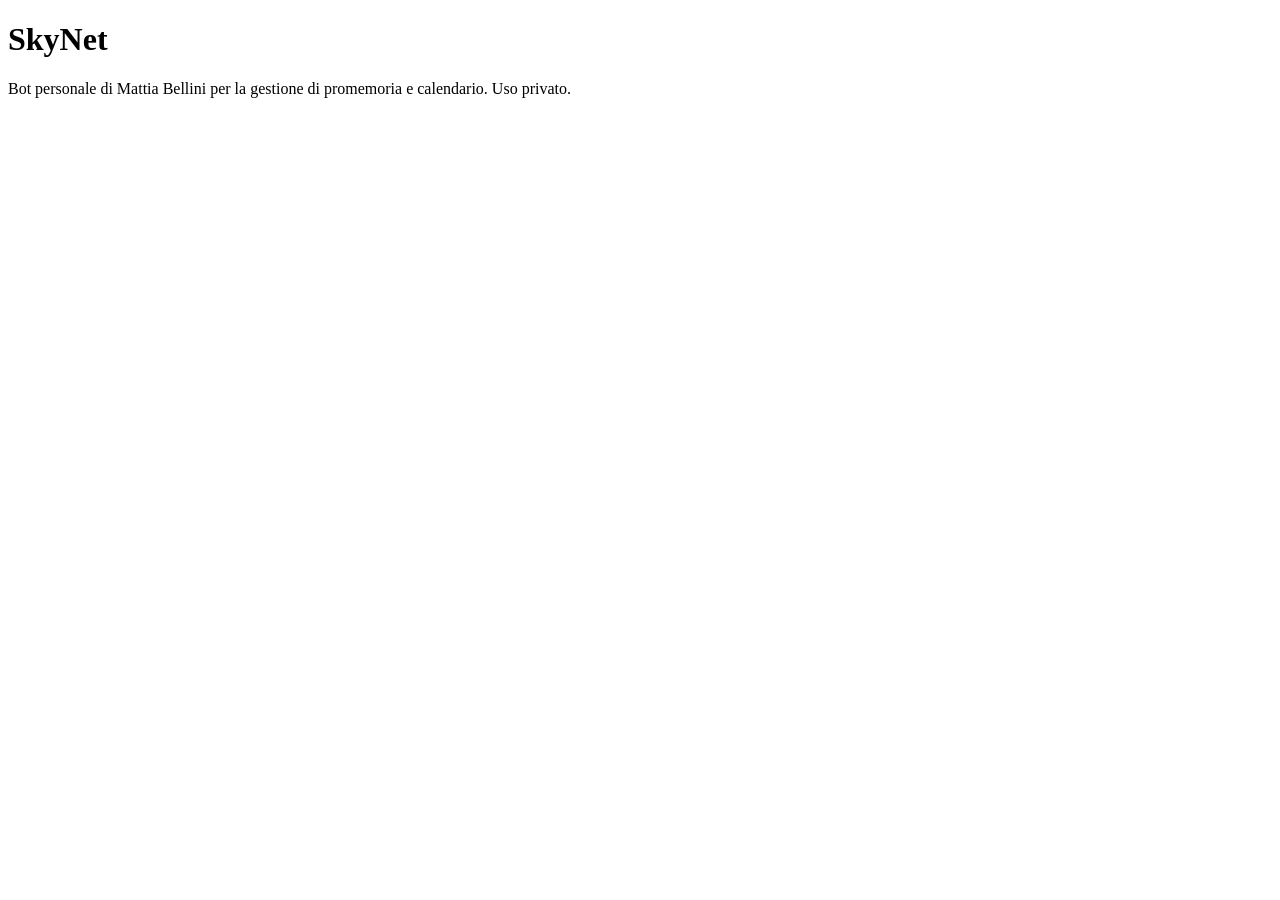
==== index.html @ d4b8ea32 "Add initial HTML structure for SkyNet" ====
<!DOCTYPE html>
<html lang="it">
<head>
  <meta charset="utf-8">
  <title>SkyNet</title>
</head>
<body>
  <h1>SkyNet</h1>
  <p>Bot personale di Mattia Bellini per la gestione di promemoria e calendario. Uso privato.</p>
</body>
</html>
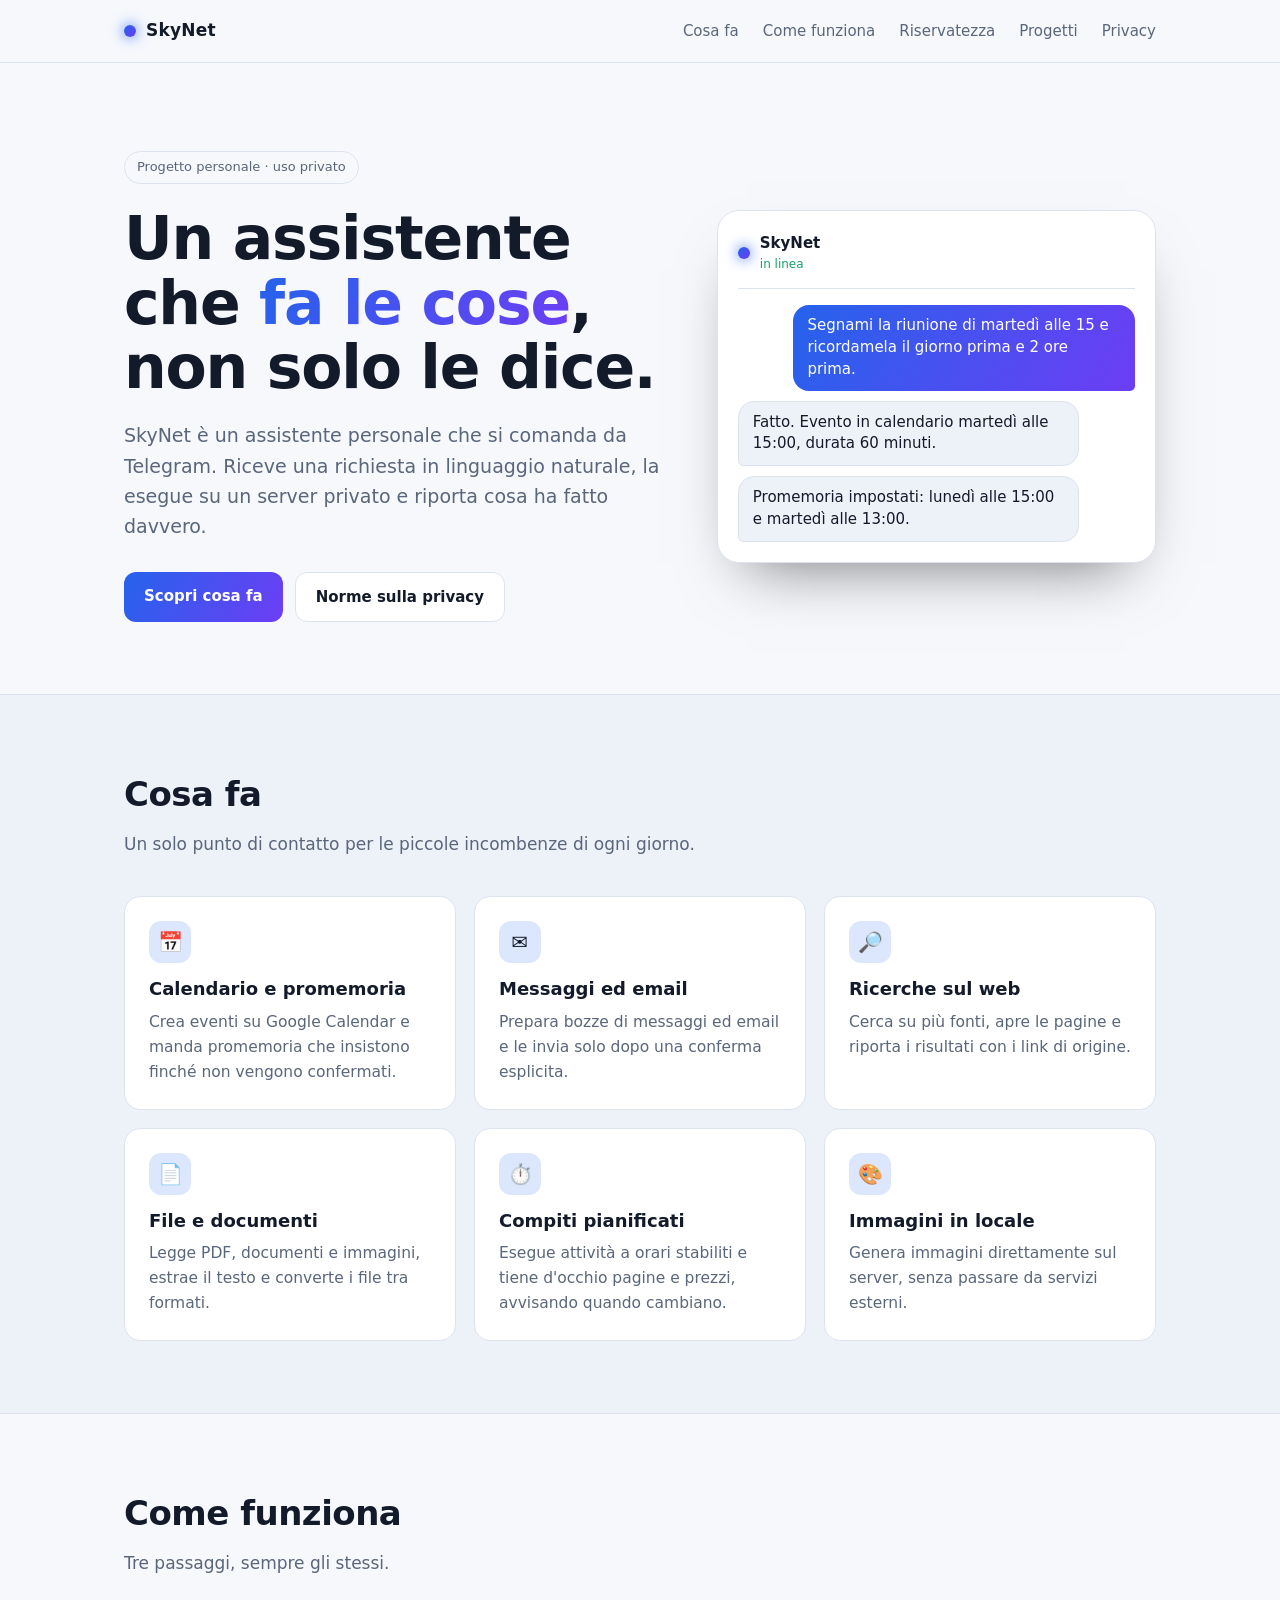
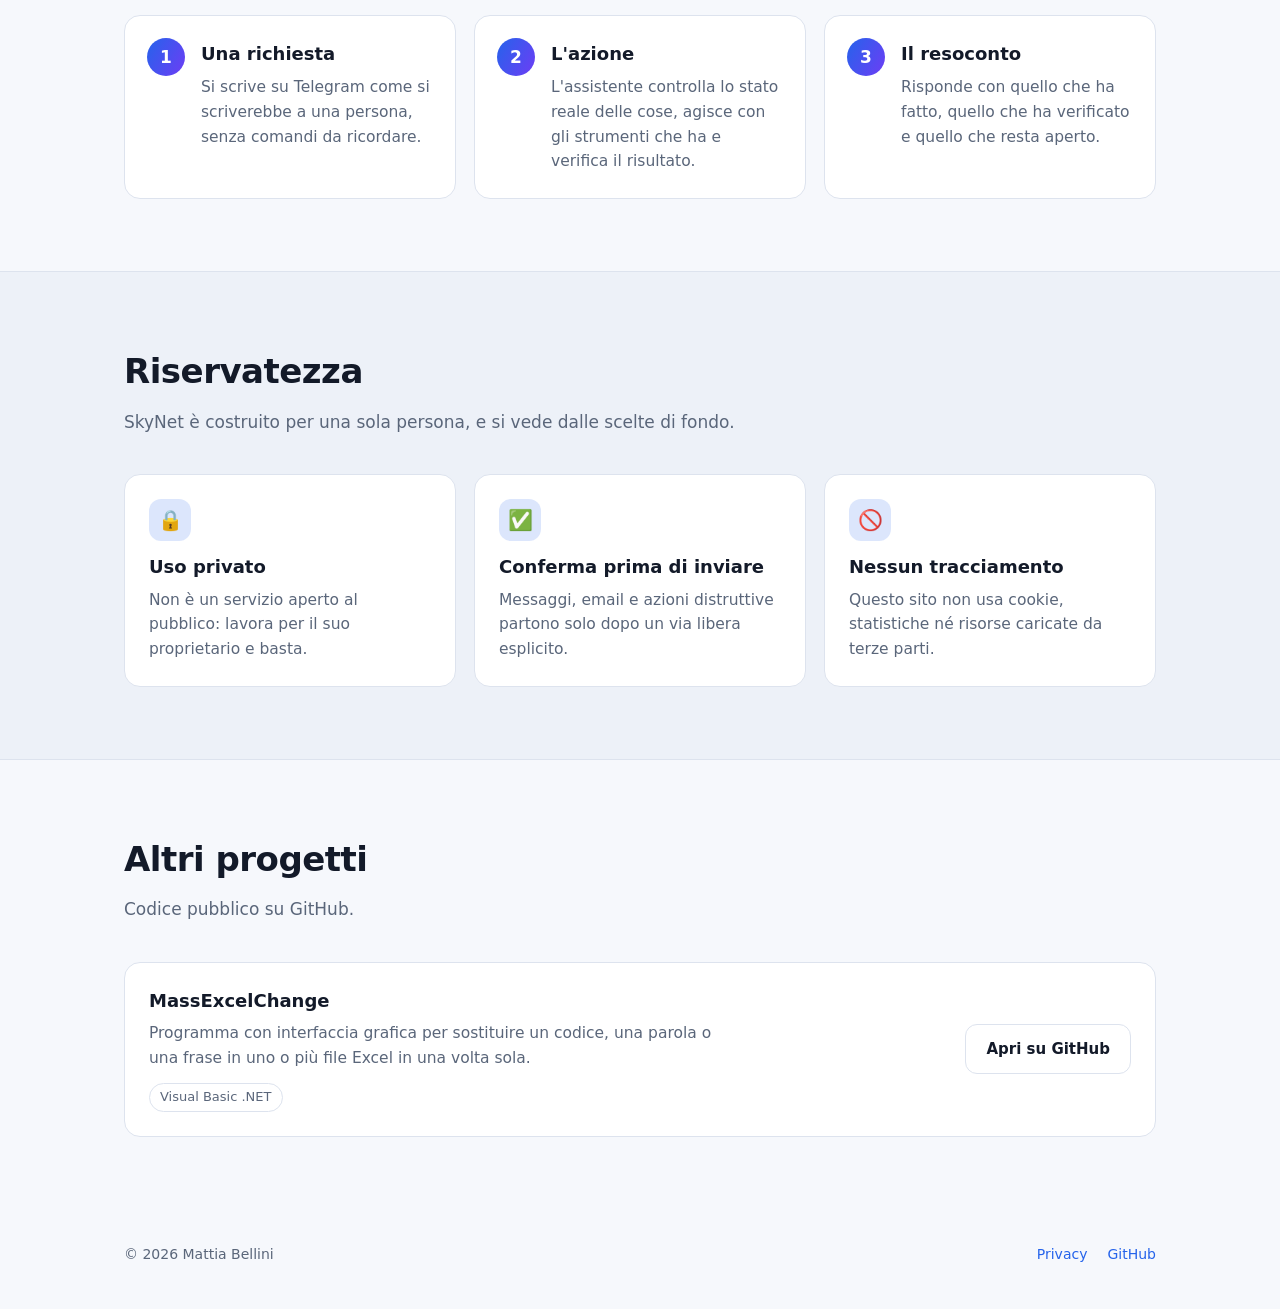
==== commit 77dbe332: "Nuova homepage di SkyNet e pagina privacy" ====
--- a/index.html
+++ b/index.html
@@ -2,10 +2,164 @@
 <html lang="it">
 <head>
   <meta charset="utf-8">
-  <title>SkyNet</title>
+  <meta name="viewport" content="width=device-width, initial-scale=1">
+  <title>SkyNet · Assistente personale su Telegram</title>
+  <meta name="description" content="SkyNet è un assistente personale che lavora da Telegram: calendario, promemoria, messaggi, ricerche e automazioni, su un server privato.">
+  <meta name="color-scheme" content="dark light">
+  <link rel="stylesheet" href="style.css">
+  <link rel="icon" href="data:image/svg+xml,%3Csvg xmlns='http://www.w3.org/2000/svg' viewBox='0 0 32 32'%3E%3Cdefs%3E%3ClinearGradient id='g' x1='0' y1='0' x2='1' y2='1'%3E%3Cstop offset='0' stop-color='%235b9dff'/%3E%3Cstop offset='1' stop-color='%238f6bff'/%3E%3C/linearGradient%3E%3C/defs%3E%3Ccircle cx='16' cy='16' r='13' fill='url(%23g)'/%3E%3C/svg%3E">
 </head>
 <body>
-  <h1>SkyNet</h1>
-  <p>Bot personale di Mattia Bellini per la gestione di promemoria e calendario. Uso privato.</p>
+
+<header class="top">
+  <div class="wrap">
+    <a class="brand" href="./"><span class="dot"></span>SkyNet</a>
+    <nav class="menu">
+      <a href="#cosa-fa">Cosa fa</a>
+      <a href="#come-funziona" class="hide-s">Come funziona</a>
+      <a href="#riservatezza" class="hide-s">Riservatezza</a>
+      <a href="#progetti">Progetti</a>
+      <a href="privacy.html">Privacy</a>
+    </nav>
+  </div>
+</header>
+
+<main>
+
+  <div class="hero">
+    <div class="wrap">
+      <div>
+        <span class="tag">Progetto personale · uso privato</span>
+        <h1>Un assistente che <span class="grad">fa le cose</span>, non solo le dice.</h1>
+        <p class="lead">SkyNet è un assistente personale che si comanda da Telegram. Riceve una richiesta in linguaggio naturale, la esegue su un server privato e riporta cosa ha fatto davvero.</p>
+        <div class="actions">
+          <a class="btn primary" href="#cosa-fa">Scopri cosa fa</a>
+          <a class="btn" href="privacy.html">Norme sulla privacy</a>
+        </div>
+      </div>
+
+      <div class="chat" aria-label="Esempio di conversazione">
+        <div class="chat-head">
+          <span class="dot"></span>
+          <div>SkyNet<small>in linea</small></div>
+        </div>
+        <div class="msg me">Segnami la riunione di martedì alle 15 e ricordamela il giorno prima e 2 ore prima.</div>
+        <div class="msg bot">Fatto. Evento in calendario martedì alle 15:00, durata 60 minuti.</div>
+        <div class="msg bot">Promemoria impostati: lunedì alle 15:00 e martedì alle 13:00.</div>
+      </div>
+    </div>
+  </div>
+
+  <section id="cosa-fa" class="alt">
+    <div class="wrap">
+      <h2>Cosa fa</h2>
+      <p class="sub">Un solo punto di contatto per le piccole incombenze di ogni giorno.</p>
+      <div class="grid">
+        <div class="card">
+          <div class="ico">📅</div>
+          <h3>Calendario e promemoria</h3>
+          <p>Crea eventi su Google Calendar e manda promemoria che insistono finché non vengono confermati.</p>
+        </div>
+        <div class="card">
+          <div class="ico">✉️</div>
+          <h3>Messaggi ed email</h3>
+          <p>Prepara bozze di messaggi ed email e le invia solo dopo una conferma esplicita.</p>
+        </div>
+        <div class="card">
+          <div class="ico">🔎</div>
+          <h3>Ricerche sul web</h3>
+          <p>Cerca su più fonti, apre le pagine e riporta i risultati con i link di origine.</p>
+        </div>
+        <div class="card">
+          <div class="ico">📄</div>
+          <h3>File e documenti</h3>
+          <p>Legge PDF, documenti e immagini, estrae il testo e converte i file tra formati.</p>
+        </div>
+        <div class="card">
+          <div class="ico">⏱️</div>
+          <h3>Compiti pianificati</h3>
+          <p>Esegue attività a orari stabiliti e tiene d'occhio pagine e prezzi, avvisando quando cambiano.</p>
+        </div>
+        <div class="card">
+          <div class="ico">🎨</div>
+          <h3>Immagini in locale</h3>
+          <p>Genera immagini direttamente sul server, senza passare da servizi esterni.</p>
+        </div>
+      </div>
+    </div>
+  </section>
+
+  <section id="come-funziona">
+    <div class="wrap">
+      <h2>Come funziona</h2>
+      <p class="sub">Tre passaggi, sempre gli stessi.</p>
+      <div class="steps">
+        <div class="step">
+          <h3>Una richiesta</h3>
+          <p>Si scrive su Telegram come si scriverebbe a una persona, senza comandi da ricordare.</p>
+        </div>
+        <div class="step">
+          <h3>L'azione</h3>
+          <p>L'assistente controlla lo stato reale delle cose, agisce con gli strumenti che ha e verifica il risultato.</p>
+        </div>
+        <div class="step">
+          <h3>Il resoconto</h3>
+          <p>Risponde con quello che ha fatto, quello che ha verificato e quello che resta aperto.</p>
+        </div>
+      </div>
+    </div>
+  </section>
+
+  <section id="riservatezza" class="alt">
+    <div class="wrap">
+      <h2>Riservatezza</h2>
+      <p class="sub">SkyNet è costruito per una sola persona, e si vede dalle scelte di fondo.</p>
+      <div class="grid">
+        <div class="card">
+          <div class="ico">🔒</div>
+          <h3>Uso privato</h3>
+          <p>Non è un servizio aperto al pubblico: lavora per il suo proprietario e basta.</p>
+        </div>
+        <div class="card">
+          <div class="ico">✅</div>
+          <h3>Conferma prima di inviare</h3>
+          <p>Messaggi, email e azioni distruttive partono solo dopo un via libera esplicito.</p>
+        </div>
+        <div class="card">
+          <div class="ico">🚫</div>
+          <h3>Nessun tracciamento</h3>
+          <p>Questo sito non usa cookie, statistiche né risorse caricate da terze parti.</p>
+        </div>
+      </div>
+    </div>
+  </section>
+
+  <section id="progetti">
+    <div class="wrap">
+      <h2>Altri progetti</h2>
+      <p class="sub">Codice pubblico su GitHub.</p>
+      <div class="card project">
+        <div>
+          <h3 style="margin:0">MassExcelChange</h3>
+          <p>Programma con interfaccia grafica per sostituire un codice, una parola o una frase in uno o più file Excel in una volta sola.</p>
+          <span class="pill">Visual Basic .NET</span>
+        </div>
+        <a class="btn" href="https://github.com/MattiaBellini96/MassExcelChange">Apri su GitHub</a>
+      </div>
+    </div>
+  </section>
+
+</main>
+
+<footer>
+  <div class="wrap">
+    <span>© 2026 Mattia Bellini</span>
+    <nav>
+      <a href="privacy.html">Privacy</a>
+      <a href="https://github.com/MattiaBellini96">GitHub</a>
+    </nav>
+  </div>
+</footer>
+
 </body>
-</html>
+</html>
--- a/style.css
+++ b/style.css
@@ -0,0 +1,206 @@
+:root {
+  --bg: #0b0e14;
+  --bg-soft: #121723;
+  --card: #161c2a;
+  --border: #242c3f;
+  --text: #e8ecf4;
+  --muted: #9aa5b8;
+  --accent: #5b9dff;
+  --accent-2: #8f6bff;
+  --ok: #3ecf8e;
+  --radius: 16px;
+  --max: 1080px;
+}
+
+@media (prefers-color-scheme: light) {
+  :root {
+    --bg: #f6f8fc;
+    --bg-soft: #edf1f8;
+    --card: #ffffff;
+    --border: #dde3ee;
+    --text: #131a29;
+    --muted: #5a667a;
+    --accent: #2563eb;
+    --accent-2: #6d3df5;
+    --ok: #12a26a;
+  }
+}
+
+* { box-sizing: border-box; }
+
+html { scroll-behavior: smooth; }
+
+body {
+  margin: 0;
+  background: var(--bg);
+  color: var(--text);
+  font-family: system-ui, -apple-system, "Segoe UI", Roboto, "Helvetica Neue", Arial, sans-serif;
+  font-size: 17px;
+  line-height: 1.6;
+  -webkit-font-smoothing: antialiased;
+}
+
+a { color: var(--accent); text-decoration: none; }
+a:hover { text-decoration: underline; }
+
+.wrap { max-width: var(--max); margin: 0 auto; padding: 0 24px; }
+
+/* Barra in alto */
+.top {
+  position: sticky;
+  top: 0;
+  z-index: 10;
+  background: color-mix(in srgb, var(--bg) 85%, transparent);
+  backdrop-filter: blur(10px);
+  border-bottom: 1px solid var(--border);
+}
+.top .wrap { display: flex; align-items: center; justify-content: space-between; height: 62px; }
+.brand { display: flex; align-items: center; gap: 10px; font-weight: 700; color: var(--text); letter-spacing: .2px; }
+.brand:hover { text-decoration: none; }
+.dot {
+  width: 12px; height: 12px; border-radius: 50%;
+  background: linear-gradient(135deg, var(--accent), var(--accent-2));
+  box-shadow: 0 0 14px var(--accent);
+}
+.menu { display: flex; gap: 24px; font-size: 15px; }
+.menu a { color: var(--muted); }
+.menu a:hover { color: var(--text); text-decoration: none; }
+
+/* Apertura */
+.hero { padding: 88px 0 72px; }
+.hero .wrap { display: grid; grid-template-columns: 1.1fr .9fr; gap: 56px; align-items: center; }
+.tag {
+  display: inline-block;
+  padding: 5px 12px;
+  border: 1px solid var(--border);
+  border-radius: 999px;
+  color: var(--muted);
+  font-size: 13px;
+  margin-bottom: 22px;
+}
+h1 {
+  margin: 0 0 20px;
+  font-size: clamp(38px, 6vw, 60px);
+  line-height: 1.08;
+  letter-spacing: -1.2px;
+}
+.grad {
+  background: linear-gradient(120deg, var(--accent), var(--accent-2));
+  -webkit-background-clip: text;
+  background-clip: text;
+  color: transparent;
+}
+.lead { margin: 0 0 30px; font-size: 19px; color: var(--muted); max-width: 34em; }
+.actions { display: flex; gap: 12px; flex-wrap: wrap; }
+.btn {
+  display: inline-block;
+  padding: 12px 20px;
+  border-radius: 12px;
+  font-weight: 600;
+  font-size: 15px;
+  border: 1px solid var(--border);
+  color: var(--text);
+  background: var(--card);
+}
+.btn:hover { text-decoration: none; border-color: var(--accent); }
+.btn.primary {
+  border: 0;
+  color: #fff;
+  background: linear-gradient(120deg, var(--accent), var(--accent-2));
+}
+.btn.primary:hover { filter: brightness(1.08); }
+
+/* Finta chat */
+.chat {
+  background: var(--card);
+  border: 1px solid var(--border);
+  border-radius: 22px;
+  padding: 20px;
+  box-shadow: 0 30px 60px -30px rgba(0, 0, 0, .55);
+}
+.chat-head {
+  display: flex; align-items: center; gap: 10px;
+  padding-bottom: 14px; margin-bottom: 16px;
+  border-bottom: 1px solid var(--border);
+  font-weight: 600; font-size: 15px;
+}
+.chat-head small { display: block; font-weight: 400; color: var(--ok); font-size: 12px; }
+.msg {
+  max-width: 86%;
+  padding: 10px 14px;
+  border-radius: 16px;
+  font-size: 15px;
+  line-height: 1.45;
+  margin-bottom: 10px;
+}
+.msg.me {
+  margin-left: auto;
+  color: #fff;
+  background: linear-gradient(120deg, var(--accent), var(--accent-2));
+  border-bottom-right-radius: 5px;
+}
+.msg.bot { background: var(--bg-soft); border: 1px solid var(--border); border-bottom-left-radius: 5px; }
+.msg.bot:last-child { margin-bottom: 0; }
+
+/* Sezioni */
+section { padding: 72px 0; }
+section.alt { background: var(--bg-soft); border-top: 1px solid var(--border); border-bottom: 1px solid var(--border); }
+h2 { margin: 0 0 10px; font-size: clamp(26px, 3.6vw, 34px); letter-spacing: -.5px; }
+.sub { margin: 0 0 38px; color: var(--muted); max-width: 40em; }
+
+.grid { display: grid; grid-template-columns: repeat(3, 1fr); gap: 18px; }
+.card {
+  background: var(--card);
+  border: 1px solid var(--border);
+  border-radius: var(--radius);
+  padding: 24px;
+  transition: transform .15s ease, border-color .15s ease;
+}
+.card:hover { transform: translateY(-3px); border-color: var(--accent); }
+.card h3 { margin: 12px 0 6px; font-size: 18px; }
+.card p { margin: 0; color: var(--muted); font-size: 15.5px; }
+.ico {
+  width: 42px; height: 42px; border-radius: 12px;
+  display: grid; place-items: center;
+  font-size: 20px;
+  background: color-mix(in srgb, var(--accent) 16%, transparent);
+}
+
+.steps { counter-reset: n; display: grid; grid-template-columns: repeat(3, 1fr); gap: 18px; }
+.step { position: relative; padding: 24px 24px 24px 76px; background: var(--card); border: 1px solid var(--border); border-radius: var(--radius); }
+.step::before {
+  counter-increment: n;
+  content: counter(n);
+  position: absolute; left: 22px; top: 22px;
+  width: 38px; height: 38px; border-radius: 50%;
+  display: grid; place-items: center;
+  font-weight: 700; color: #fff;
+  background: linear-gradient(120deg, var(--accent), var(--accent-2));
+}
+.step h3 { margin: 0 0 6px; font-size: 18px; }
+.step p { margin: 0; color: var(--muted); font-size: 15.5px; }
+
+.project { display: flex; align-items: center; justify-content: space-between; gap: 24px; flex-wrap: wrap; }
+.project p { margin: 6px 0 0; color: var(--muted); max-width: 38em; }
+.pill { display: inline-block; margin-top: 12px; padding: 3px 10px; border-radius: 999px; border: 1px solid var(--border); color: var(--muted); font-size: 13px; }
+
+/* Pagina di testo */
+.doc { max-width: 760px; padding: 64px 24px 80px; margin: 0 auto; }
+.doc h1 { font-size: clamp(32px, 5vw, 44px); }
+.doc h2 { margin-top: 40px; font-size: 22px; }
+.doc p, .doc li { color: var(--muted); }
+.doc strong { color: var(--text); }
+.doc .date { color: var(--muted); font-size: 14px; margin-bottom: 30px; }
+
+footer { padding: 34px 0 44px; color: var(--muted); font-size: 14px; }
+footer .wrap { display: flex; justify-content: space-between; gap: 16px; flex-wrap: wrap; }
+footer nav { display: flex; gap: 20px; }
+
+@media (max-width: 860px) {
+  .hero { padding: 56px 0 48px; }
+  .hero .wrap { grid-template-columns: 1fr; gap: 40px; }
+  .grid, .steps { grid-template-columns: 1fr; }
+  .menu { gap: 16px; font-size: 14px; }
+  .menu .hide-s { display: none; }
+  section { padding: 54px 0; }
+}
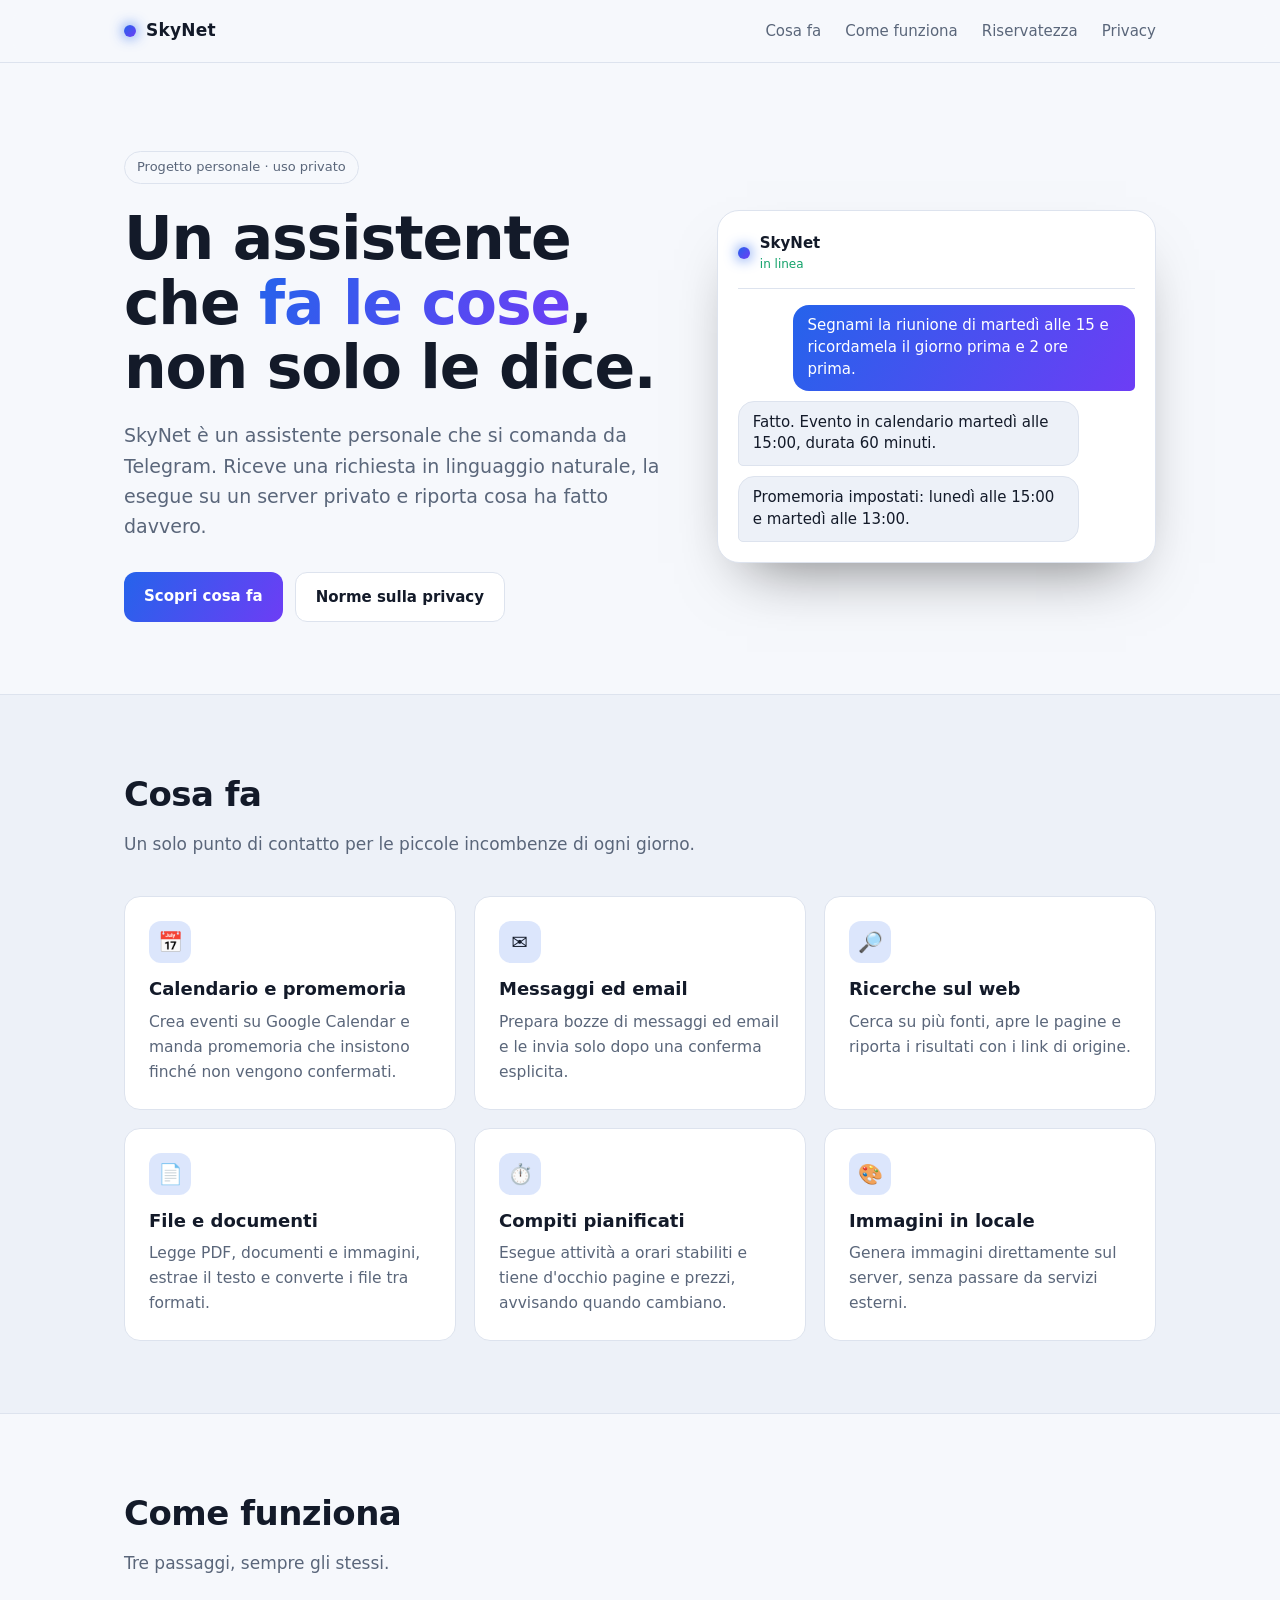
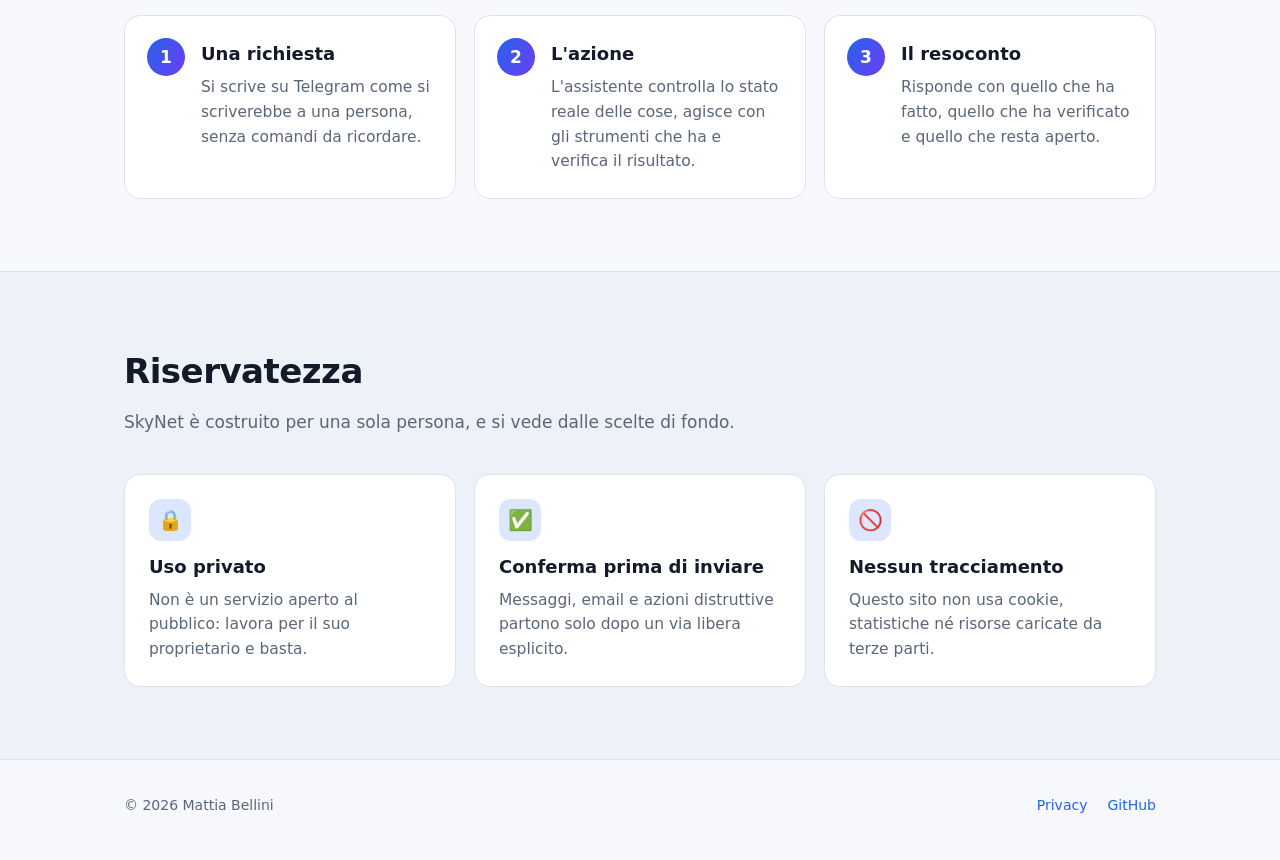
==== commit 6f43b9a4: "Rimossa la sezione Altri progetti" ====
--- a/index.html
+++ b/index.html
@@ -18,7 +18,6 @@
       <a href="#cosa-fa">Cosa fa</a>
       <a href="#come-funziona" class="hide-s">Come funziona</a>
       <a href="#riservatezza" class="hide-s">Riservatezza</a>
-      <a href="#progetti">Progetti</a>
       <a href="privacy.html">Privacy</a>
     </nav>
   </div>
@@ -134,21 +133,6 @@
     </div>
   </section>
 
-  <section id="progetti">
-    <div class="wrap">
-      <h2>Altri progetti</h2>
-      <p class="sub">Codice pubblico su GitHub.</p>
-      <div class="card project">
-        <div>
-          <h3 style="margin:0">MassExcelChange</h3>
-          <p>Programma con interfaccia grafica per sostituire un codice, una parola o una frase in uno o più file Excel in una volta sola.</p>
-          <span class="pill">Visual Basic .NET</span>
-        </div>
-        <a class="btn" href="https://github.com/MattiaBellini96/MassExcelChange">Apri su GitHub</a>
-      </div>
-    </div>
-  </section>
-
 </main>
 
 <footer>
--- a/style.css
+++ b/style.css
@@ -180,9 +180,6 @@
 .step h3 { margin: 0 0 6px; font-size: 18px; }
 .step p { margin: 0; color: var(--muted); font-size: 15.5px; }
 
-.project { display: flex; align-items: center; justify-content: space-between; gap: 24px; flex-wrap: wrap; }
-.project p { margin: 6px 0 0; color: var(--muted); max-width: 38em; }
-.pill { display: inline-block; margin-top: 12px; padding: 3px 10px; border-radius: 999px; border: 1px solid var(--border); color: var(--muted); font-size: 13px; }
 
 /* Pagina di testo */
 .doc { max-width: 760px; padding: 64px 24px 80px; margin: 0 auto; }
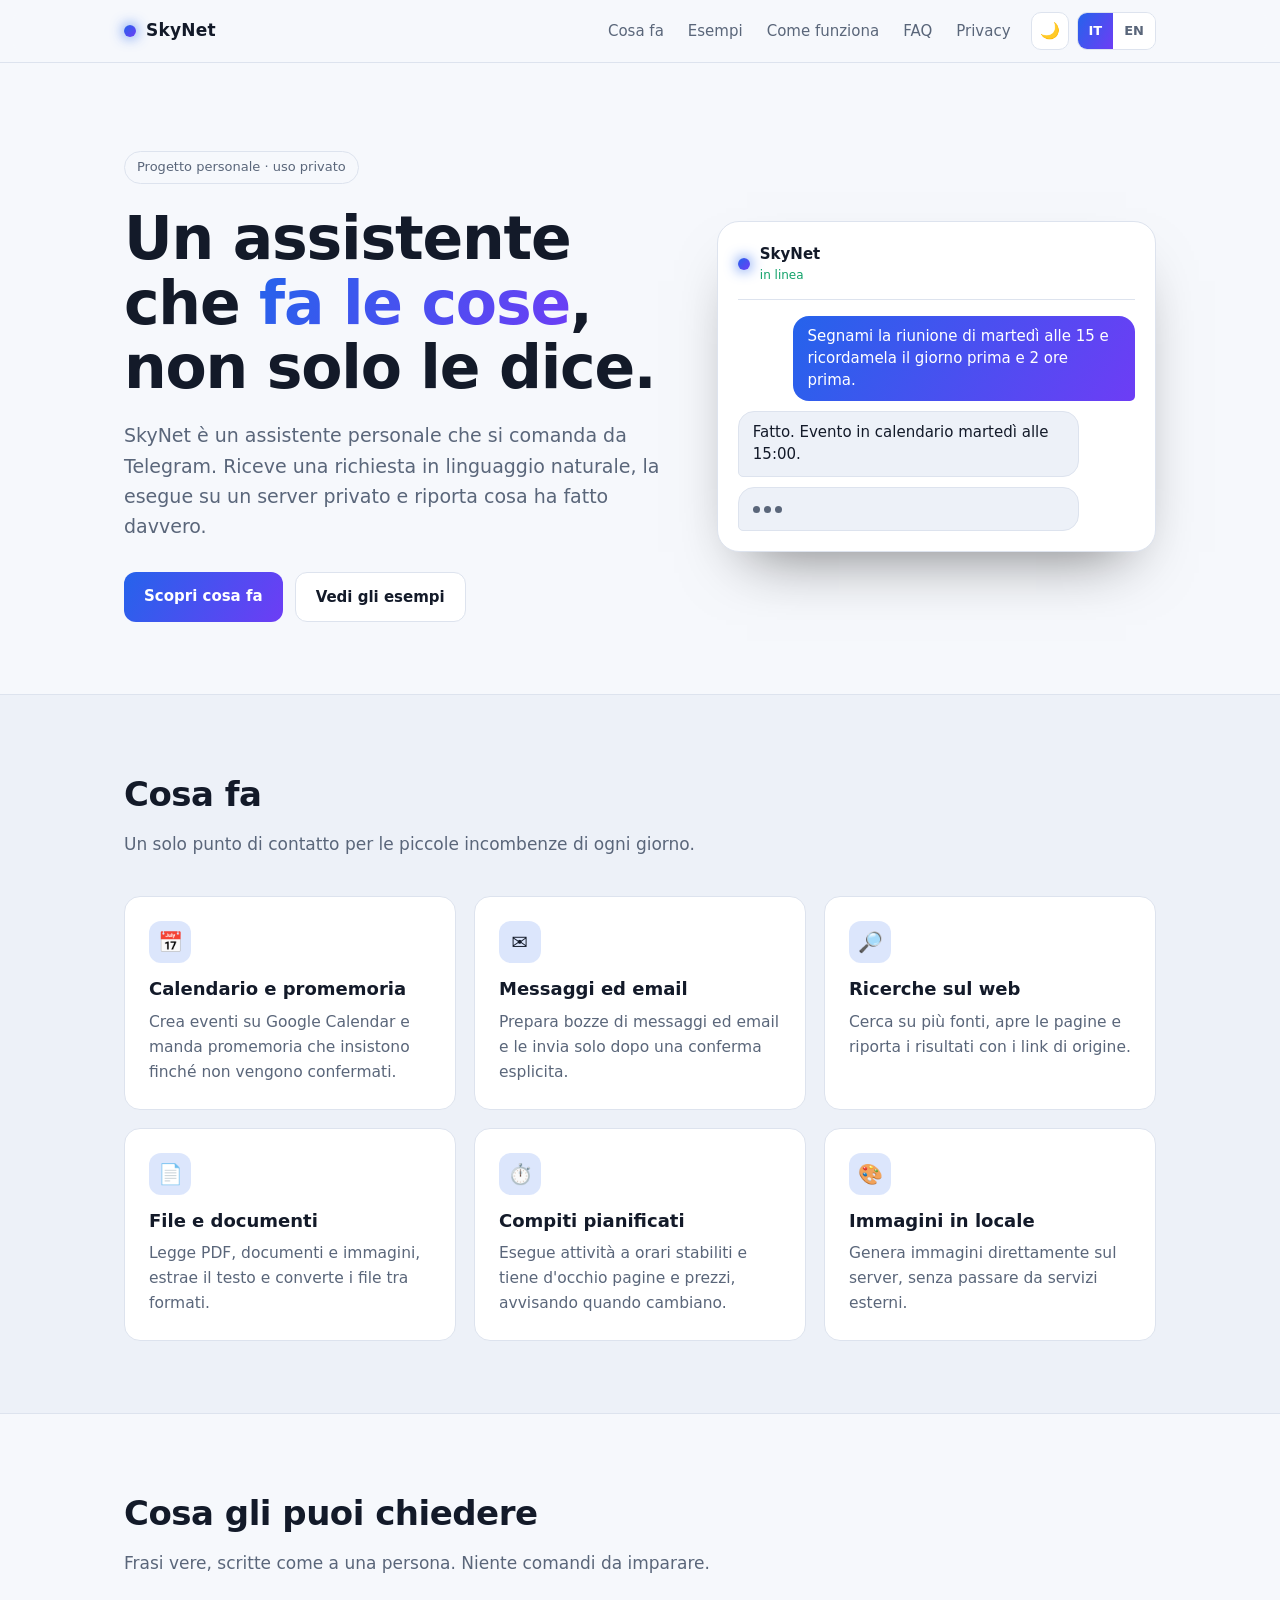
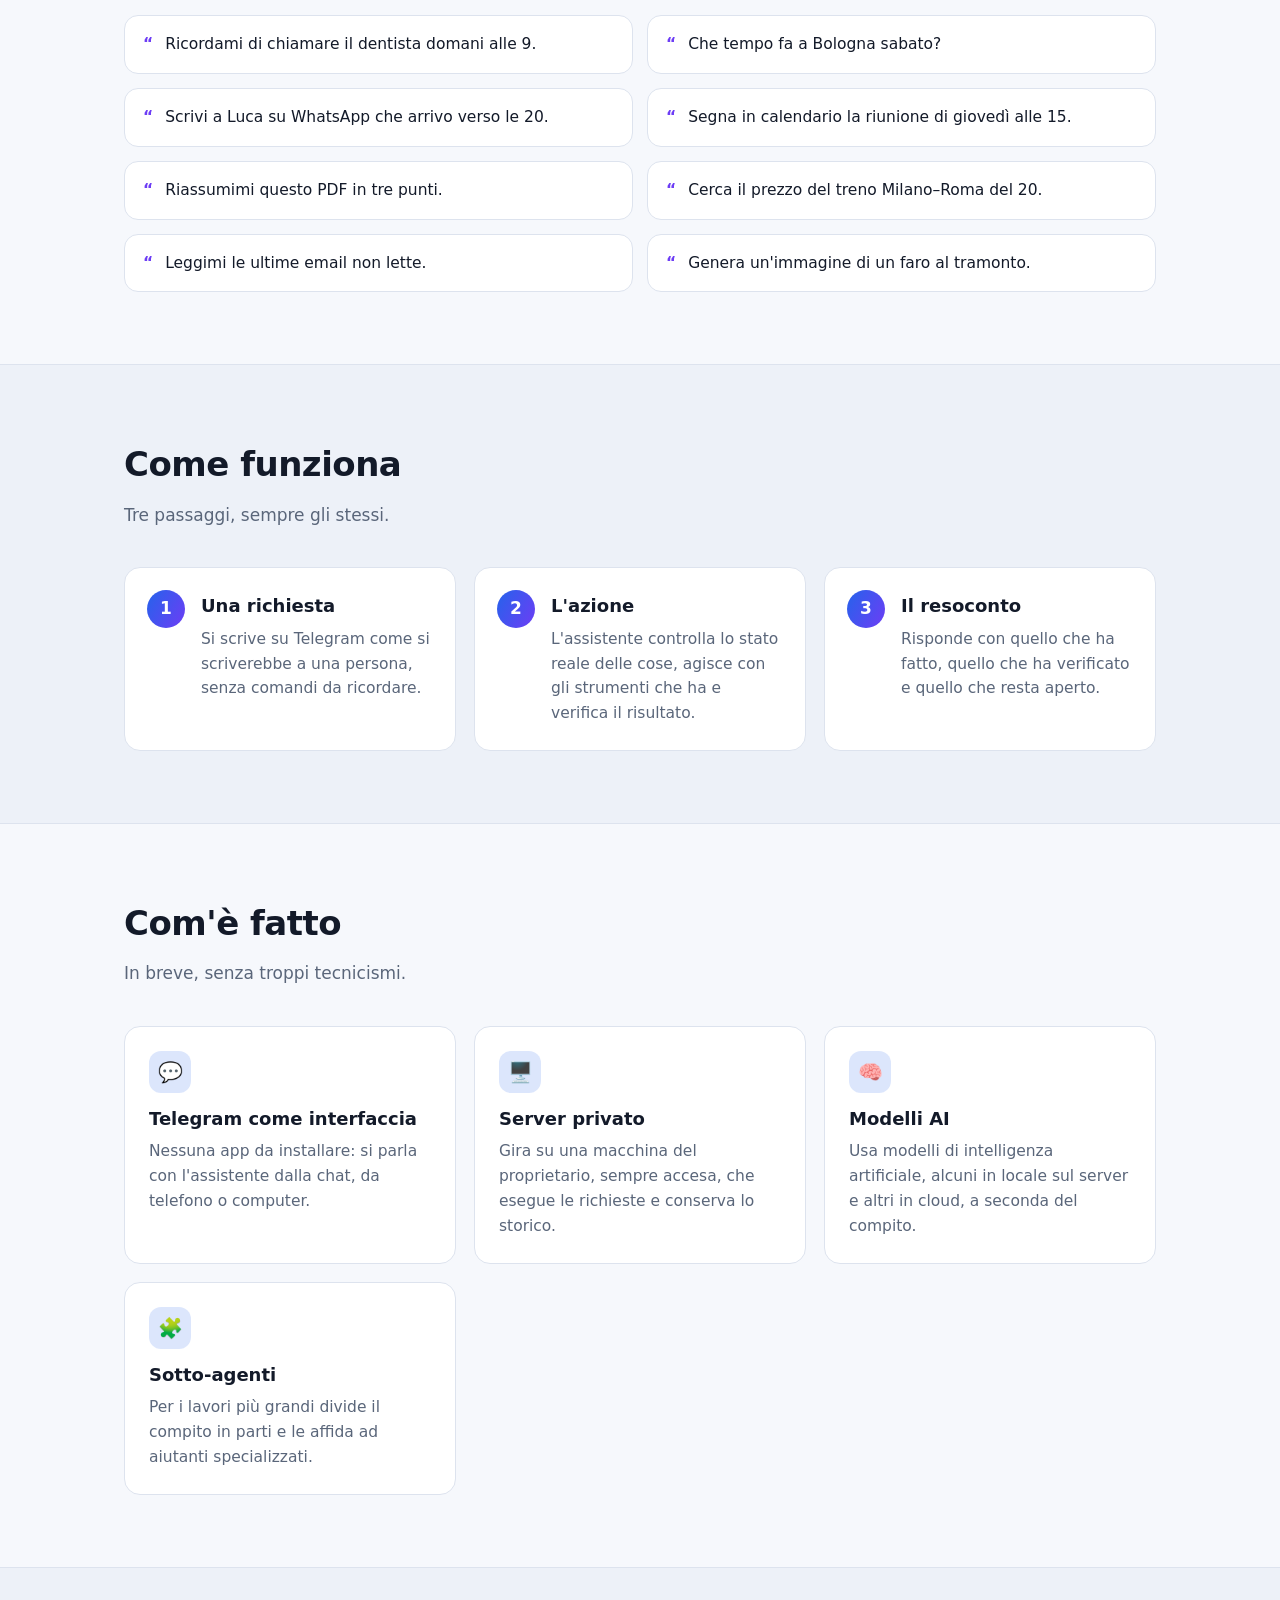
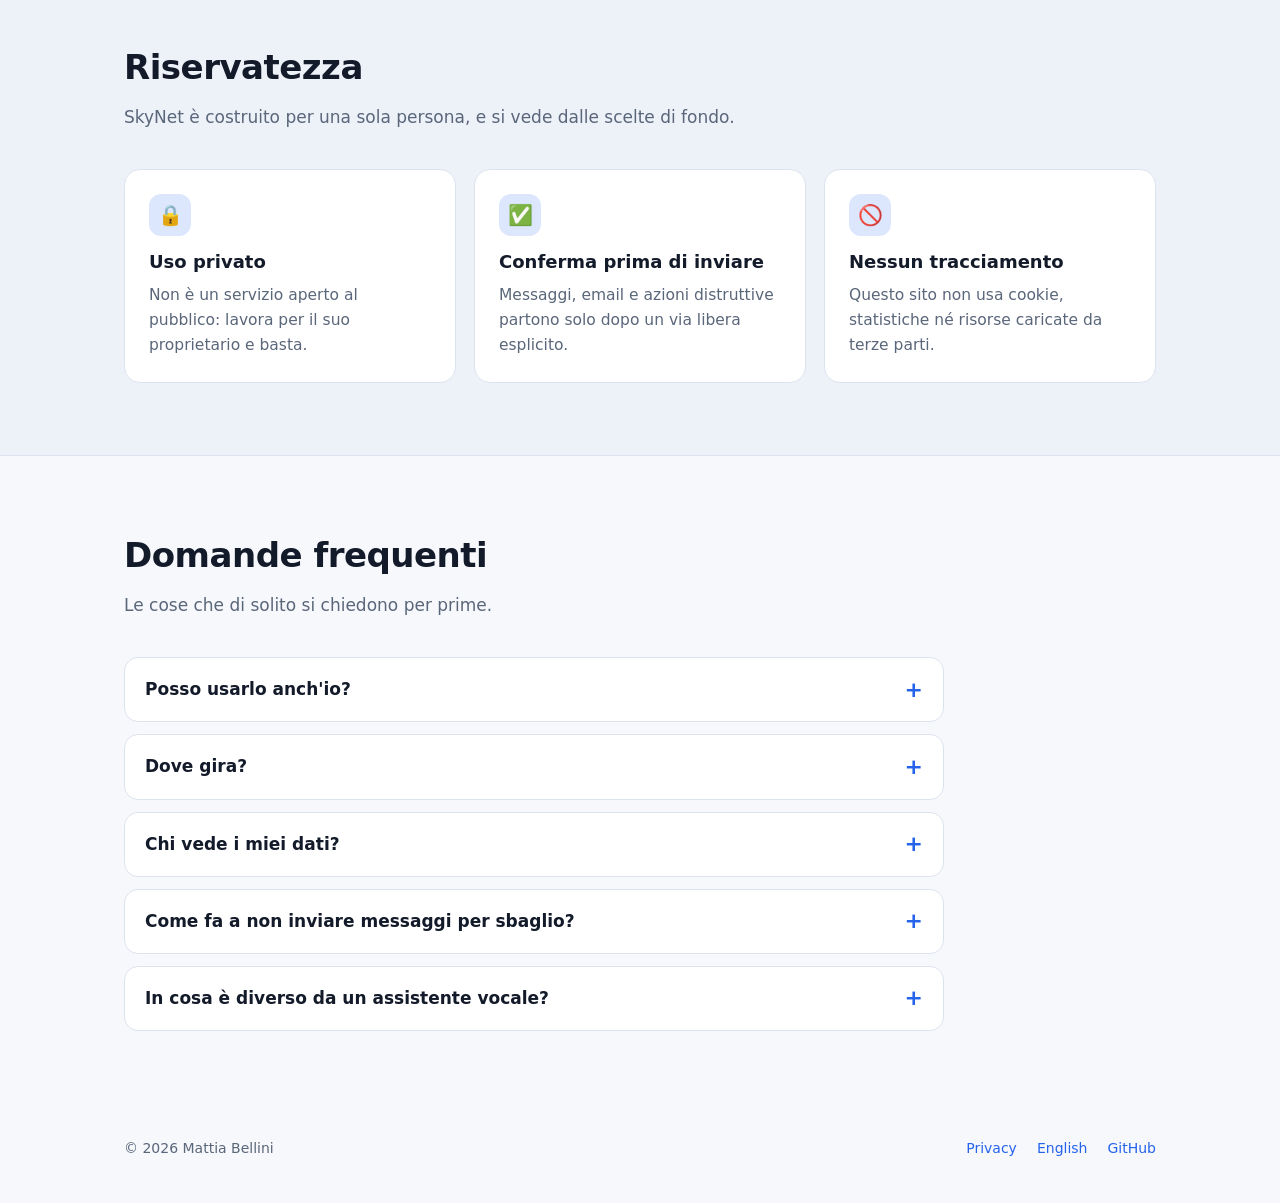
==== commit e94c7e47: "Homepage completa: esempi, chat animata, FAQ, com'è fatto, tema chiaro/scuro, versione EN, anteprima" ====
--- a/index.html
+++ b/index.html
@@ -6,6 +6,26 @@
   <title>SkyNet · Assistente personale su Telegram</title>
   <meta name="description" content="SkyNet è un assistente personale che lavora da Telegram: calendario, promemoria, messaggi, ricerche e automazioni, su un server privato.">
   <meta name="color-scheme" content="dark light">
+  <link rel="canonical" href="https://mattiabellini96.github.io/">
+  <link rel="alternate" hreflang="it" href="https://mattiabellini96.github.io/">
+  <link rel="alternate" hreflang="en" href="https://mattiabellini96.github.io/en/">
+
+  <!-- Anteprima social -->
+  <meta property="og:type" content="website">
+  <meta property="og:site_name" content="SkyNet">
+  <meta property="og:locale" content="it_IT">
+  <meta property="og:locale:alternate" content="en_US">
+  <meta property="og:url" content="https://mattiabellini96.github.io/">
+  <meta property="og:title" content="SkyNet · Un assistente che fa le cose, non solo le dice">
+  <meta property="og:description" content="Si comanda da Telegram in linguaggio naturale: calendario, promemoria, messaggi, ricerche e automazioni, su un server privato.">
+  <meta property="og:image" content="https://mattiabellini96.github.io/og-image.png">
+  <meta property="og:image:width" content="1200">
+  <meta property="og:image:height" content="630">
+  <meta name="twitter:card" content="summary_large_image">
+  <meta name="twitter:title" content="SkyNet · Un assistente che fa le cose, non solo le dice">
+  <meta name="twitter:description" content="Si comanda da Telegram in linguaggio naturale: calendario, promemoria, messaggi, ricerche e automazioni.">
+  <meta name="twitter:image" content="https://mattiabellini96.github.io/og-image.png">
+
   <link rel="stylesheet" href="style.css">
   <link rel="icon" href="data:image/svg+xml,%3Csvg xmlns='http://www.w3.org/2000/svg' viewBox='0 0 32 32'%3E%3Cdefs%3E%3ClinearGradient id='g' x1='0' y1='0' x2='1' y2='1'%3E%3Cstop offset='0' stop-color='%235b9dff'/%3E%3Cstop offset='1' stop-color='%238f6bff'/%3E%3C/linearGradient%3E%3C/defs%3E%3Ccircle cx='16' cy='16' r='13' fill='url(%23g)'/%3E%3C/svg%3E">
 </head>
@@ -14,12 +34,22 @@
 <header class="top">
   <div class="wrap">
     <a class="brand" href="./"><span class="dot"></span>SkyNet</a>
-    <nav class="menu">
-      <a href="#cosa-fa">Cosa fa</a>
-      <a href="#come-funziona" class="hide-s">Come funziona</a>
-      <a href="#riservatezza" class="hide-s">Riservatezza</a>
-      <a href="privacy.html">Privacy</a>
-    </nav>
+    <div class="nav-right">
+      <nav class="menu">
+        <a href="#cosa-fa">Cosa fa</a>
+        <a href="#esempi" class="hide-s">Esempi</a>
+        <a href="#come-funziona" class="hide-s">Come funziona</a>
+        <a href="#faq" class="hide-s">FAQ</a>
+        <a href="privacy.html">Privacy</a>
+      </nav>
+      <div class="tools">
+        <button id="theme-toggle" class="icon-btn" type="button" aria-label="Cambia tema">🌙</button>
+        <span class="lang">
+          <a class="on" href="./" aria-current="page">IT</a>
+          <a href="en/">EN</a>
+        </span>
+      </div>
+    </div>
   </div>
 </header>
 
@@ -27,59 +57,61 @@
 
   <div class="hero">
     <div class="wrap">
-      <div>
+      <div class="reveal">
         <span class="tag">Progetto personale · uso privato</span>
         <h1>Un assistente che <span class="grad">fa le cose</span>, non solo le dice.</h1>
         <p class="lead">SkyNet è un assistente personale che si comanda da Telegram. Riceve una richiesta in linguaggio naturale, la esegue su un server privato e riporta cosa ha fatto davvero.</p>
         <div class="actions">
           <a class="btn primary" href="#cosa-fa">Scopri cosa fa</a>
-          <a class="btn" href="privacy.html">Norme sulla privacy</a>
-        </div>
-      </div>
-
-      <div class="chat" aria-label="Esempio di conversazione">
+          <a class="btn" href="#esempi">Vedi gli esempi</a>
+        </div>
+      </div>
+
+      <div class="chat reveal" aria-label="Esempio di conversazione">
         <div class="chat-head">
           <span class="dot"></span>
           <div>SkyNet<small>in linea</small></div>
         </div>
-        <div class="msg me">Segnami la riunione di martedì alle 15 e ricordamela il giorno prima e 2 ore prima.</div>
-        <div class="msg bot">Fatto. Evento in calendario martedì alle 15:00, durata 60 minuti.</div>
-        <div class="msg bot">Promemoria impostati: lunedì alle 15:00 e martedì alle 13:00.</div>
+        <div class="chat-body" id="chat-body">
+          <div class="msg me">Segnami la riunione di martedì alle 15 e ricordamela il giorno prima e 2 ore prima.</div>
+          <div class="msg bot">Fatto. Evento in calendario martedì alle 15:00.</div>
+          <div class="msg bot">Promemoria pronti: lunedì alle 15:00 e martedì alle 13:00.</div>
+        </div>
       </div>
     </div>
   </div>
 
   <section id="cosa-fa" class="alt">
     <div class="wrap">
-      <h2>Cosa fa</h2>
-      <p class="sub">Un solo punto di contatto per le piccole incombenze di ogni giorno.</p>
+      <h2 class="reveal">Cosa fa</h2>
+      <p class="sub reveal">Un solo punto di contatto per le piccole incombenze di ogni giorno.</p>
       <div class="grid">
-        <div class="card">
+        <div class="card reveal">
           <div class="ico">📅</div>
           <h3>Calendario e promemoria</h3>
           <p>Crea eventi su Google Calendar e manda promemoria che insistono finché non vengono confermati.</p>
         </div>
-        <div class="card">
+        <div class="card reveal">
           <div class="ico">✉️</div>
           <h3>Messaggi ed email</h3>
           <p>Prepara bozze di messaggi ed email e le invia solo dopo una conferma esplicita.</p>
         </div>
-        <div class="card">
+        <div class="card reveal">
           <div class="ico">🔎</div>
           <h3>Ricerche sul web</h3>
           <p>Cerca su più fonti, apre le pagine e riporta i risultati con i link di origine.</p>
         </div>
-        <div class="card">
+        <div class="card reveal">
           <div class="ico">📄</div>
           <h3>File e documenti</h3>
           <p>Legge PDF, documenti e immagini, estrae il testo e converte i file tra formati.</p>
         </div>
-        <div class="card">
+        <div class="card reveal">
           <div class="ico">⏱️</div>
           <h3>Compiti pianificati</h3>
           <p>Esegue attività a orari stabiliti e tiene d'occhio pagine e prezzi, avvisando quando cambiano.</p>
         </div>
-        <div class="card">
+        <div class="card reveal">
           <div class="ico">🎨</div>
           <h3>Immagini in locale</h3>
           <p>Genera immagini direttamente sul server, senza passare da servizi esterni.</p>
@@ -88,20 +120,37 @@
     </div>
   </section>
 
-  <section id="come-funziona">
-    <div class="wrap">
-      <h2>Come funziona</h2>
-      <p class="sub">Tre passaggi, sempre gli stessi.</p>
+  <section id="esempi">
+    <div class="wrap">
+      <h2 class="reveal">Cosa gli puoi chiedere</h2>
+      <p class="sub reveal">Frasi vere, scritte come a una persona. Niente comandi da imparare.</p>
+      <div class="asks">
+        <div class="ask reveal"><span class="q">“</span>Ricordami di chiamare il dentista domani alle 9.</div>
+        <div class="ask reveal"><span class="q">“</span>Che tempo fa a Bologna sabato?</div>
+        <div class="ask reveal"><span class="q">“</span>Scrivi a Luca su WhatsApp che arrivo verso le 20.</div>
+        <div class="ask reveal"><span class="q">“</span>Segna in calendario la riunione di giovedì alle 15.</div>
+        <div class="ask reveal"><span class="q">“</span>Riassumimi questo PDF in tre punti.</div>
+        <div class="ask reveal"><span class="q">“</span>Cerca il prezzo del treno Milano–Roma del 20.</div>
+        <div class="ask reveal"><span class="q">“</span>Leggimi le ultime email non lette.</div>
+        <div class="ask reveal"><span class="q">“</span>Genera un'immagine di un faro al tramonto.</div>
+      </div>
+    </div>
+  </section>
+
+  <section id="come-funziona" class="alt">
+    <div class="wrap">
+      <h2 class="reveal">Come funziona</h2>
+      <p class="sub reveal">Tre passaggi, sempre gli stessi.</p>
       <div class="steps">
-        <div class="step">
+        <div class="step reveal">
           <h3>Una richiesta</h3>
           <p>Si scrive su Telegram come si scriverebbe a una persona, senza comandi da ricordare.</p>
         </div>
-        <div class="step">
+        <div class="step reveal">
           <h3>L'azione</h3>
           <p>L'assistente controlla lo stato reale delle cose, agisce con gli strumenti che ha e verifica il risultato.</p>
         </div>
-        <div class="step">
+        <div class="step reveal">
           <h3>Il resoconto</h3>
           <p>Risponde con quello che ha fatto, quello che ha verificato e quello che resta aperto.</p>
         </div>
@@ -109,26 +158,84 @@
     </div>
   </section>
 
+  <section id="com-e-fatto">
+    <div class="wrap">
+      <h2 class="reveal">Com'è fatto</h2>
+      <p class="sub reveal">In breve, senza troppi tecnicismi.</p>
+      <div class="grid">
+        <div class="card reveal">
+          <div class="ico">💬</div>
+          <h3>Telegram come interfaccia</h3>
+          <p>Nessuna app da installare: si parla con l'assistente dalla chat, da telefono o computer.</p>
+        </div>
+        <div class="card reveal">
+          <div class="ico">🖥️</div>
+          <h3>Server privato</h3>
+          <p>Gira su una macchina del proprietario, sempre accesa, che esegue le richieste e conserva lo storico.</p>
+        </div>
+        <div class="card reveal">
+          <div class="ico">🧠</div>
+          <h3>Modelli AI</h3>
+          <p>Usa modelli di intelligenza artificiale, alcuni in locale sul server e altri in cloud, a seconda del compito.</p>
+        </div>
+        <div class="card reveal">
+          <div class="ico">🧩</div>
+          <h3>Sotto-agenti</h3>
+          <p>Per i lavori più grandi divide il compito in parti e le affida ad aiutanti specializzati.</p>
+        </div>
+      </div>
+    </div>
+  </section>
+
   <section id="riservatezza" class="alt">
     <div class="wrap">
-      <h2>Riservatezza</h2>
-      <p class="sub">SkyNet è costruito per una sola persona, e si vede dalle scelte di fondo.</p>
+      <h2 class="reveal">Riservatezza</h2>
+      <p class="sub reveal">SkyNet è costruito per una sola persona, e si vede dalle scelte di fondo.</p>
       <div class="grid">
-        <div class="card">
+        <div class="card reveal">
           <div class="ico">🔒</div>
           <h3>Uso privato</h3>
           <p>Non è un servizio aperto al pubblico: lavora per il suo proprietario e basta.</p>
         </div>
-        <div class="card">
+        <div class="card reveal">
           <div class="ico">✅</div>
           <h3>Conferma prima di inviare</h3>
           <p>Messaggi, email e azioni distruttive partono solo dopo un via libera esplicito.</p>
         </div>
-        <div class="card">
+        <div class="card reveal">
           <div class="ico">🚫</div>
           <h3>Nessun tracciamento</h3>
           <p>Questo sito non usa cookie, statistiche né risorse caricate da terze parti.</p>
         </div>
+      </div>
+    </div>
+  </section>
+
+  <section id="faq">
+    <div class="wrap">
+      <h2 class="reveal">Domande frequenti</h2>
+      <p class="sub reveal">Le cose che di solito si chiedono per prime.</p>
+      <div class="faq">
+        <details class="reveal">
+          <summary>Posso usarlo anch'io?</summary>
+          <p>No: SkyNet è un progetto personale, pensato e configurato per un solo proprietario. Non è un servizio aperto al pubblico e non si può registrare.</p>
+        </details>
+        <details class="reveal">
+          <summary>Dove gira?</summary>
+          <p>Su un server privato sempre acceso, raggiungibile solo dal proprietario tramite la chat di Telegram. Non c'è un sito o un'app da cui chiunque possa comandarlo.</p>
+        </details>
+        <details class="reveal">
+          <summary>Chi vede i miei dati?</summary>
+          <p>Solo il proprietario. I dati restano sul suo server; per elaborare una richiesta il contenuto può essere inviato a un modello di intelligenza artificiale al solo scopo di ottenere la risposta. I dettagli sono nelle <a href="privacy.html">norme sulla privacy</a>.</p>
+        </details>
+        <details class="reveal">
+          <summary>Come fa a non inviare messaggi per sbaglio?</summary>
+          <p>Prepara sempre una bozza e aspetta un via libera esplicito prima di mandare messaggi, email o di eseguire azioni che cancellano o modificano qualcosa.</p>
+        </details>
+        <details class="reveal">
+          <summary>In cosa è diverso da un assistente vocale?</summary>
+          <p>Non si limita a rispondere: controlla lo stato reale delle cose, agisce con gli strumenti che ha e poi verifica di aver ottenuto davvero il risultato, raccontando cosa ha fatto.</p>
+        </details>
       </div>
     </div>
   </section>
@@ -140,10 +247,12 @@
     <span>© 2026 Mattia Bellini</span>
     <nav>
       <a href="privacy.html">Privacy</a>
+      <a href="en/">English</a>
       <a href="https://github.com/MattiaBellini96">GitHub</a>
     </nav>
   </div>
 </footer>
 
+<script src="app.js" defer></script>
 </body>
 </html>
--- a/style.css
+++ b/style.css
@@ -12,8 +12,9 @@
   --max: 1080px;
 }
 
+/* Tema automatico solo se l'utente non ha scelto a mano */
 @media (prefers-color-scheme: light) {
-  :root {
+  html:not([data-theme]) {
     --bg: #f6f8fc;
     --bg-soft: #edf1f8;
     --card: #ffffff;
@@ -26,6 +27,30 @@
   }
 }
 
+/* Scelta manuale del tema */
+html[data-theme="light"] {
+  --bg: #f6f8fc;
+  --bg-soft: #edf1f8;
+  --card: #ffffff;
+  --border: #dde3ee;
+  --text: #131a29;
+  --muted: #5a667a;
+  --accent: #2563eb;
+  --accent-2: #6d3df5;
+  --ok: #12a26a;
+}
+html[data-theme="dark"] {
+  --bg: #0b0e14;
+  --bg-soft: #121723;
+  --card: #161c2a;
+  --border: #242c3f;
+  --text: #e8ecf4;
+  --muted: #9aa5b8;
+  --accent: #5b9dff;
+  --accent-2: #8f6bff;
+  --ok: #3ecf8e;
+}
+
 * { box-sizing: border-box; }
 
 html { scroll-behavior: smooth; }
@@ -38,6 +63,7 @@
   font-size: 17px;
   line-height: 1.6;
   -webkit-font-smoothing: antialiased;
+  transition: background .3s ease, color .3s ease;
 }
 
 a { color: var(--accent); text-decoration: none; }
@@ -54,7 +80,7 @@
   backdrop-filter: blur(10px);
   border-bottom: 1px solid var(--border);
 }
-.top .wrap { display: flex; align-items: center; justify-content: space-between; height: 62px; }
+.top .wrap { display: flex; align-items: center; justify-content: space-between; height: 62px; gap: 16px; }
 .brand { display: flex; align-items: center; gap: 10px; font-weight: 700; color: var(--text); letter-spacing: .2px; }
 .brand:hover { text-decoration: none; }
 .dot {
@@ -62,9 +88,42 @@
   background: linear-gradient(135deg, var(--accent), var(--accent-2));
   box-shadow: 0 0 14px var(--accent);
 }
+.nav-right { display: flex; align-items: center; gap: 20px; }
 .menu { display: flex; gap: 24px; font-size: 15px; }
 .menu a { color: var(--muted); }
 .menu a:hover { color: var(--text); text-decoration: none; }
+
+/* Comandi barra (tema + lingua) */
+.tools { display: flex; align-items: center; gap: 8px; }
+.icon-btn {
+  display: grid; place-items: center;
+  width: 38px; height: 38px;
+  border-radius: 10px;
+  border: 1px solid var(--border);
+  background: var(--card);
+  color: var(--text);
+  cursor: pointer;
+  font-size: 16px;
+  line-height: 1;
+  padding: 0;
+  transition: border-color .15s ease, transform .15s ease;
+}
+.icon-btn:hover { border-color: var(--accent); transform: translateY(-1px); }
+.lang {
+  display: inline-flex;
+  border: 1px solid var(--border);
+  border-radius: 10px;
+  overflow: hidden;
+  font-size: 13px;
+  font-weight: 600;
+}
+.lang a {
+  padding: 8px 11px;
+  color: var(--muted);
+  background: var(--card);
+}
+.lang a:hover { text-decoration: none; color: var(--text); }
+.lang a.on { color: #fff; background: linear-gradient(120deg, var(--accent), var(--accent-2)); }
 
 /* Apertura */
 .hero { padding: 88px 0 72px; }
@@ -125,6 +184,7 @@
   font-weight: 600; font-size: 15px;
 }
 .chat-head small { display: block; font-weight: 400; color: var(--ok); font-size: 12px; }
+.chat-body { min-height: 190px; display: flex; flex-direction: column; justify-content: flex-end; }
 .msg {
   max-width: 86%;
   padding: 10px 14px;
@@ -132,7 +192,9 @@
   font-size: 15px;
   line-height: 1.45;
   margin-bottom: 10px;
-}
+  animation: pop .25s ease;
+}
+@keyframes pop { from { opacity: 0; transform: translateY(6px); } to { opacity: 1; transform: none; } }
 .msg.me {
   margin-left: auto;
   color: #fff;
@@ -140,7 +202,18 @@
   border-bottom-right-radius: 5px;
 }
 .msg.bot { background: var(--bg-soft); border: 1px solid var(--border); border-bottom-left-radius: 5px; }
-.msg.bot:last-child { margin-bottom: 0; }
+.msg:last-child { margin-bottom: 0; }
+
+/* Indicatore "sta scrivendo" */
+.typing { display: inline-flex; gap: 4px; align-items: center; }
+.typing span {
+  width: 7px; height: 7px; border-radius: 50%;
+  background: var(--muted);
+  animation: blink 1.2s infinite ease-in-out;
+}
+.typing span:nth-child(2) { animation-delay: .2s; }
+.typing span:nth-child(3) { animation-delay: .4s; }
+@keyframes blink { 0%, 60%, 100% { opacity: .25; } 30% { opacity: 1; } }
 
 /* Sezioni */
 section { padding: 72px 0; }
@@ -180,6 +253,56 @@
 .step h3 { margin: 0 0 6px; font-size: 18px; }
 .step p { margin: 0; color: var(--muted); font-size: 15.5px; }
 
+/* Esempi di richieste */
+.asks { display: grid; grid-template-columns: repeat(2, 1fr); gap: 14px; }
+.ask {
+  display: flex; align-items: flex-start; gap: 12px;
+  padding: 16px 18px;
+  background: var(--card);
+  border: 1px solid var(--border);
+  border-radius: 14px;
+  color: var(--text);
+  font-size: 15.5px;
+  transition: border-color .15s ease, transform .15s ease;
+}
+.ask:hover { border-color: var(--accent); transform: translateY(-2px); }
+.ask .q { color: var(--accent-2); font-weight: 700; flex: none; }
+
+/* FAQ */
+.faq { display: grid; gap: 12px; max-width: 820px; }
+.faq details {
+  background: var(--card);
+  border: 1px solid var(--border);
+  border-radius: 14px;
+  padding: 2px 20px;
+  transition: border-color .15s ease;
+}
+.faq details[open] { border-color: var(--accent); }
+.faq summary {
+  list-style: none;
+  cursor: pointer;
+  font-weight: 600;
+  font-size: 17px;
+  padding: 16px 0;
+  display: flex;
+  justify-content: space-between;
+  align-items: center;
+  gap: 16px;
+}
+.faq summary::-webkit-details-marker { display: none; }
+.faq summary::after {
+  content: "+";
+  font-size: 22px;
+  color: var(--accent);
+  transition: transform .2s ease;
+  line-height: 1;
+}
+.faq details[open] summary::after { transform: rotate(45deg); }
+.faq details p { margin: 0 0 18px; color: var(--muted); }
+
+/* Comparsa graduale allo scroll */
+.reveal { opacity: 0; transform: translateY(18px); transition: opacity .6s ease, transform .6s ease; }
+.reveal.in { opacity: 1; transform: none; }
 
 /* Pagina di testo */
 .doc { max-width: 760px; padding: 64px 24px 80px; margin: 0 auto; }
@@ -196,8 +319,14 @@
 @media (max-width: 860px) {
   .hero { padding: 56px 0 48px; }
   .hero .wrap { grid-template-columns: 1fr; gap: 40px; }
-  .grid, .steps { grid-template-columns: 1fr; }
+  .grid, .steps, .asks { grid-template-columns: 1fr; }
   .menu { gap: 16px; font-size: 14px; }
   .menu .hide-s { display: none; }
   section { padding: 54px 0; }
+}
+
+@media (prefers-reduced-motion: reduce) {
+  * { scroll-behavior: auto; }
+  .reveal { opacity: 1; transform: none; transition: none; }
+  .msg { animation: none; }
 }
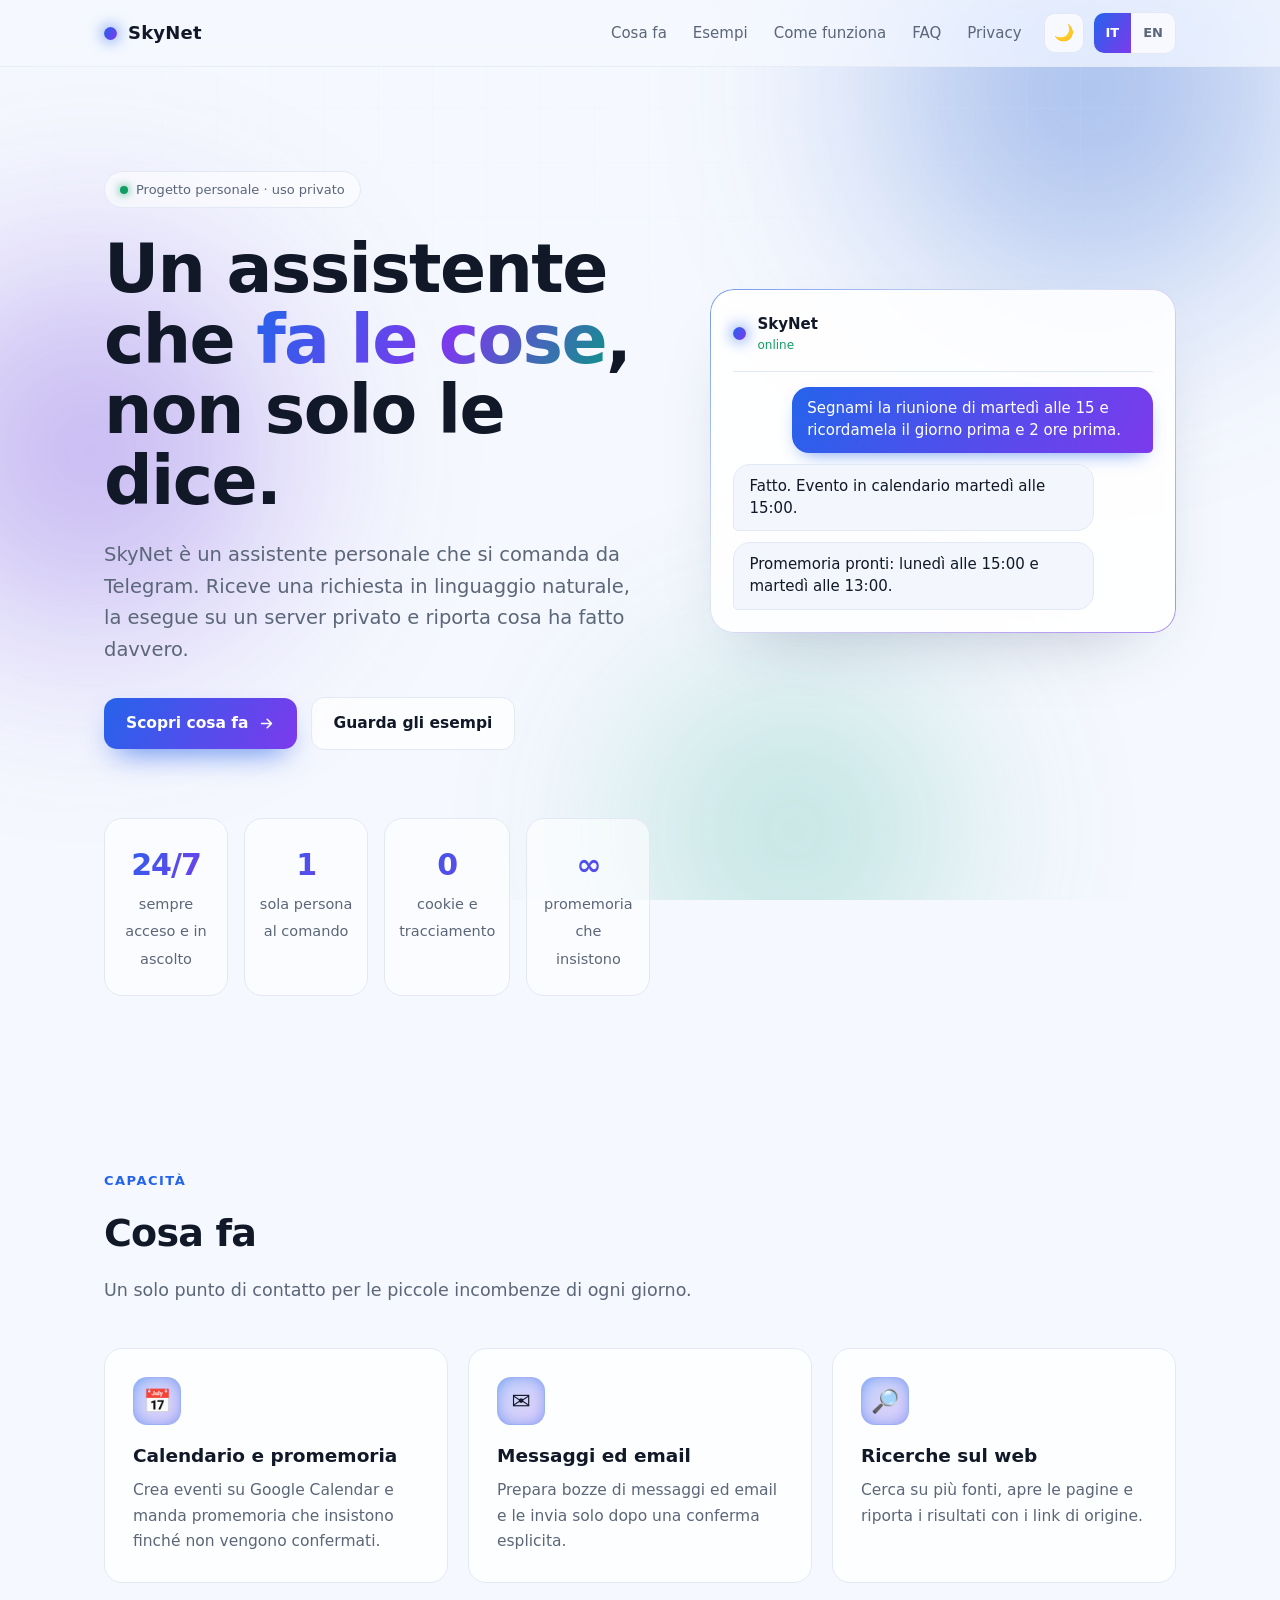
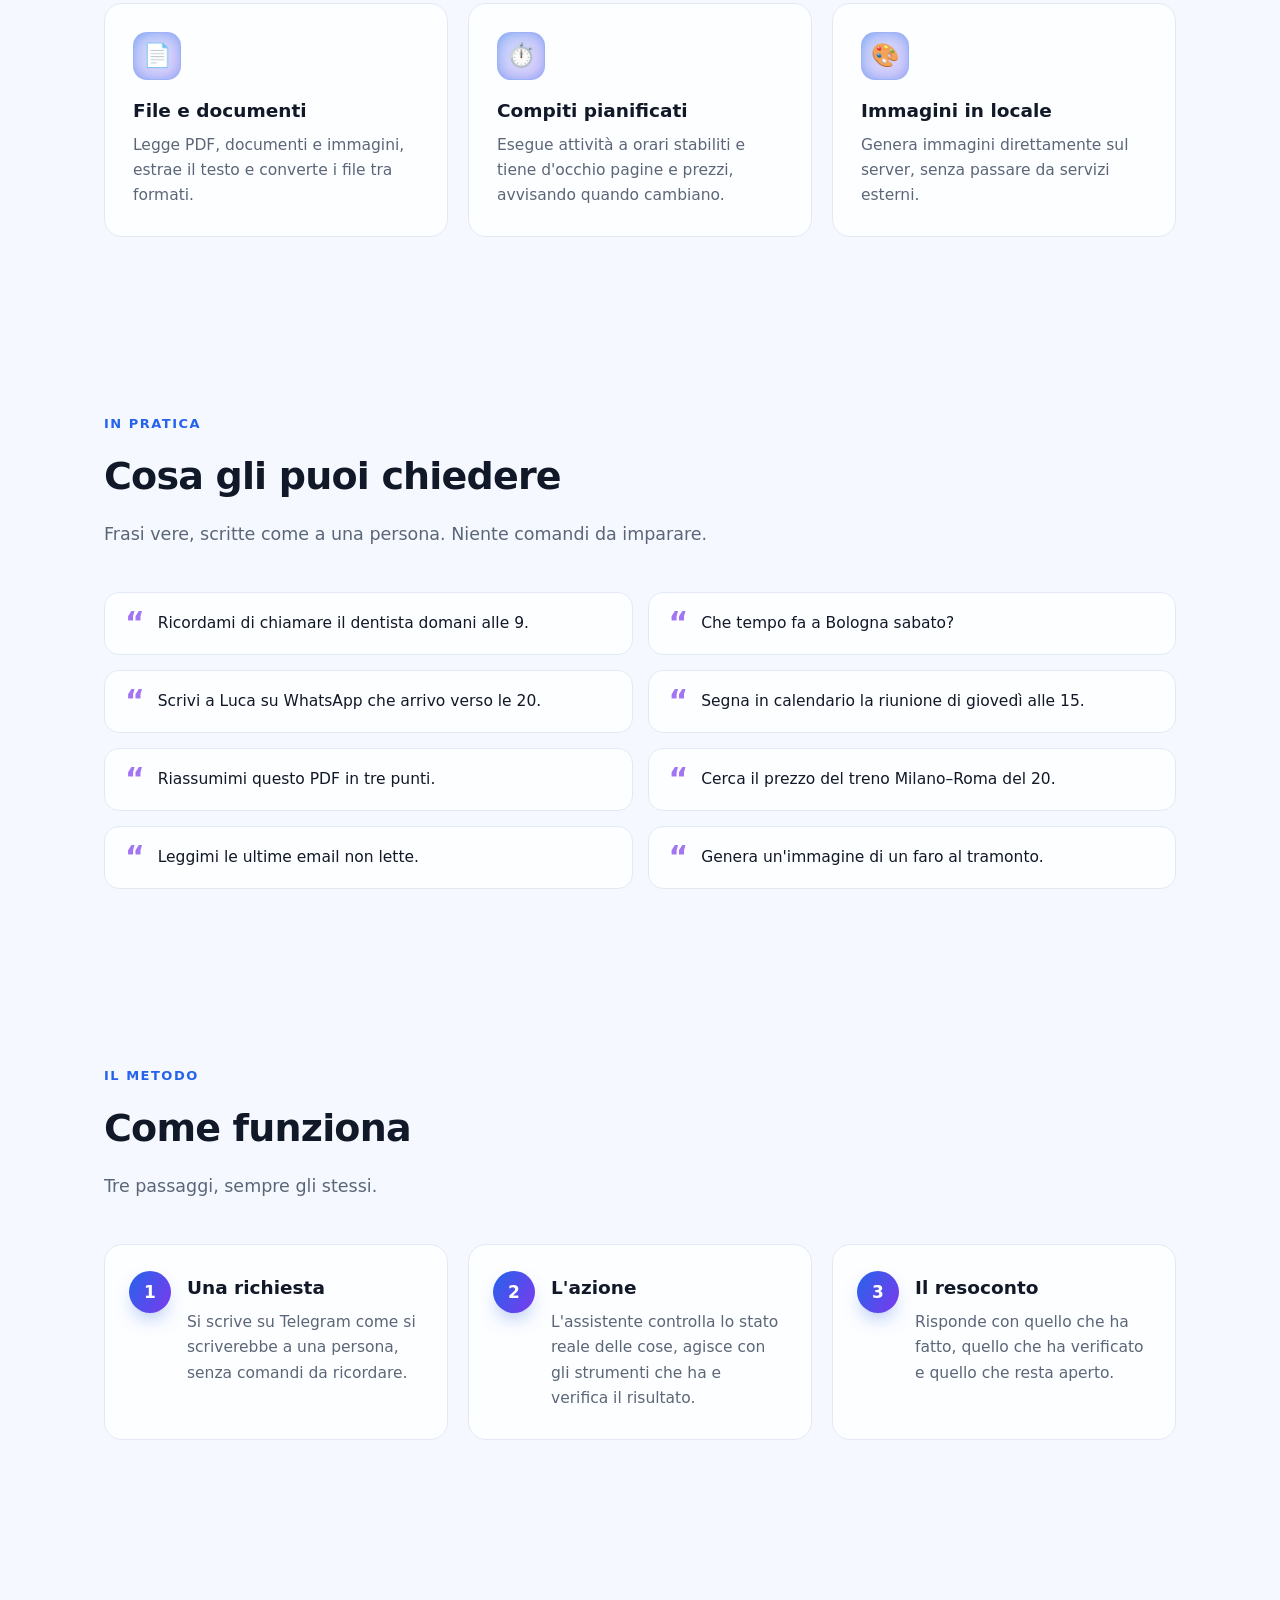
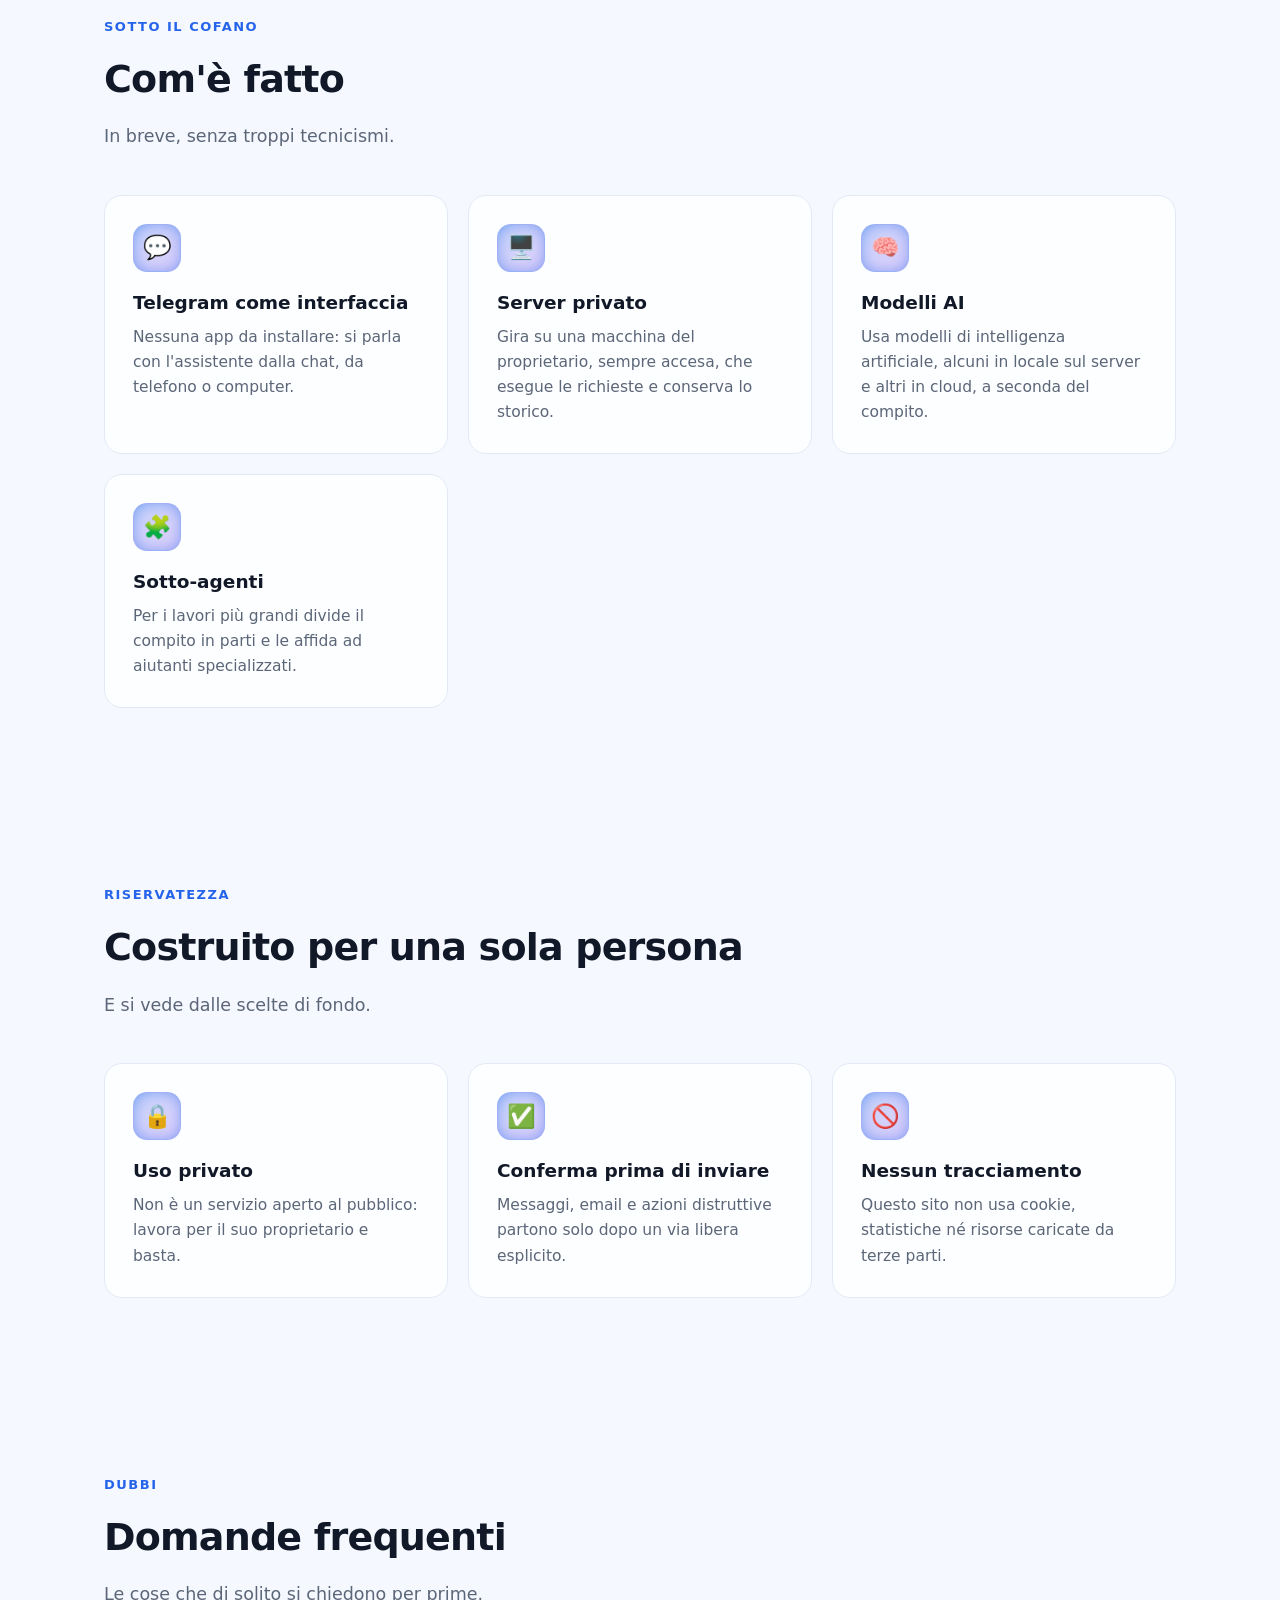
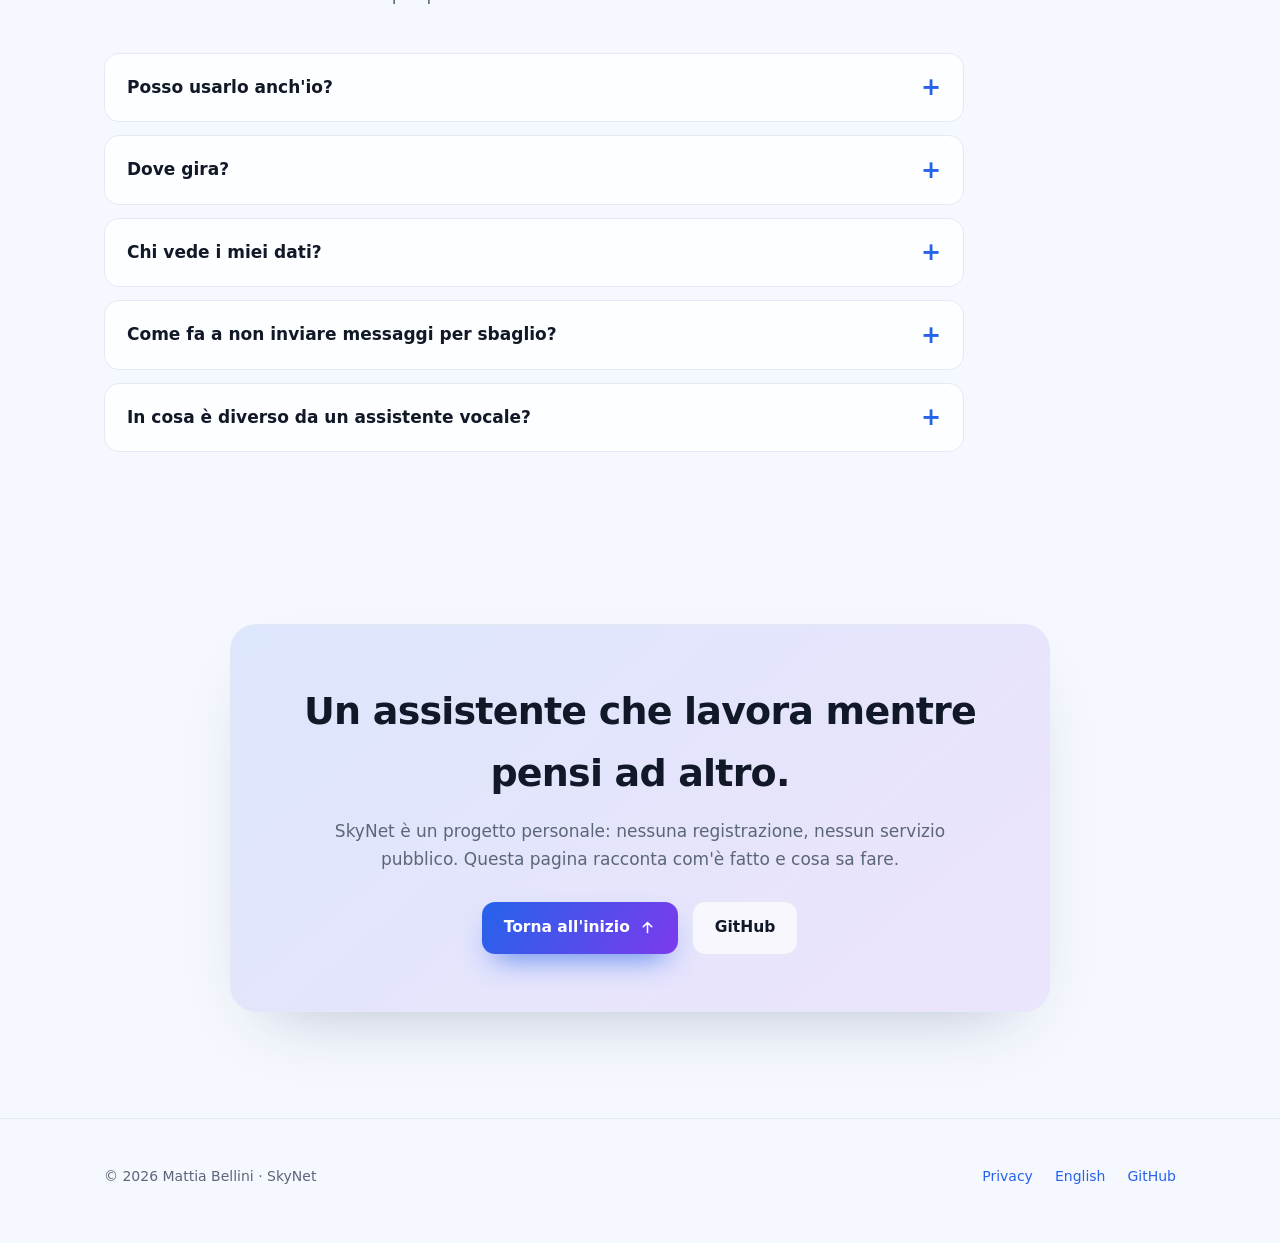
==== commit 94842be0: "Restyling: sfondo animato, effetto vetro, fascia numeri, barra di avanzamento, CTA finale; home IT a" ====
--- a/index.html
+++ b/index.html
@@ -30,6 +30,12 @@
   <link rel="icon" href="data:image/svg+xml,%3Csvg xmlns='http://www.w3.org/2000/svg' viewBox='0 0 32 32'%3E%3Cdefs%3E%3ClinearGradient id='g' x1='0' y1='0' x2='1' y2='1'%3E%3Cstop offset='0' stop-color='%235b9dff'/%3E%3Cstop offset='1' stop-color='%238f6bff'/%3E%3C/linearGradient%3E%3C/defs%3E%3Ccircle cx='16' cy='16' r='13' fill='url(%23g)'/%3E%3C/svg%3E">
 </head>
 <body>
+
+<div class="progress" id="progress"></div>
+<div class="bg" aria-hidden="true">
+  <span class="blob b1"></span><span class="blob b2"></span><span class="blob b3"></span>
+  <span class="grid"></span>
+</div>
 
 <header class="top">
   <div class="wrap">
@@ -58,70 +64,59 @@
   <div class="hero">
     <div class="wrap">
       <div class="reveal">
-        <span class="tag">Progetto personale · uso privato</span>
+        <span class="tag"><span class="live"></span> Progetto personale · uso privato</span>
         <h1>Un assistente che <span class="grad">fa le cose</span>, non solo le dice.</h1>
         <p class="lead">SkyNet è un assistente personale che si comanda da Telegram. Riceve una richiesta in linguaggio naturale, la esegue su un server privato e riporta cosa ha fatto davvero.</p>
         <div class="actions">
-          <a class="btn primary" href="#cosa-fa">Scopri cosa fa</a>
-          <a class="btn" href="#esempi">Vedi gli esempi</a>
+          <a class="btn primary" href="#cosa-fa">Scopri cosa fa
+            <svg viewBox="0 0 24 24" fill="none" stroke="currentColor" stroke-width="2.2" stroke-linecap="round" stroke-linejoin="round"><path d="M5 12h14M13 6l6 6-6 6"/></svg>
+          </a>
+          <a class="btn" href="#esempi">Guarda gli esempi</a>
         </div>
       </div>
 
       <div class="chat reveal" aria-label="Esempio di conversazione">
         <div class="chat-head">
           <span class="dot"></span>
-          <div>SkyNet<small>in linea</small></div>
+          <div>SkyNet<small>online</small></div>
         </div>
         <div class="chat-body" id="chat-body">
-          <div class="msg me">Segnami la riunione di martedì alle 15 e ricordamela il giorno prima e 2 ore prima.</div>
+          <div class="msg me">Segna la riunione di martedì alle 15 e ricordamela il giorno prima e 2 ore prima.</div>
           <div class="msg bot">Fatto. Evento in calendario martedì alle 15:00.</div>
-          <div class="msg bot">Promemoria pronti: lunedì alle 15:00 e martedì alle 13:00.</div>
-        </div>
+          <div class="msg bot">Promemoria impostati: lunedì alle 15:00 e martedì alle 13:00.</div>
+        </div>
+      </div>
+    </div>
+
+    <div class="wrap">
+      <div class="stats">
+        <div class="stat reveal"><b>24/7</b><span>sempre acceso e in ascolto</span></div>
+        <div class="stat reveal"><b>1</b><span>sola persona al comando</span></div>
+        <div class="stat reveal"><b>0</b><span>cookie e tracciamento</span></div>
+        <div class="stat reveal"><b>∞</b><span>promemoria che insistono</span></div>
       </div>
     </div>
   </div>
 
-  <section id="cosa-fa" class="alt">
-    <div class="wrap">
+  <section id="cosa-fa">
+    <div class="wrap">
+      <span class="eyebrow reveal">Capacità</span>
       <h2 class="reveal">Cosa fa</h2>
       <p class="sub reveal">Un solo punto di contatto per le piccole incombenze di ogni giorno.</p>
       <div class="grid">
-        <div class="card reveal">
-          <div class="ico">📅</div>
-          <h3>Calendario e promemoria</h3>
-          <p>Crea eventi su Google Calendar e manda promemoria che insistono finché non vengono confermati.</p>
-        </div>
-        <div class="card reveal">
-          <div class="ico">✉️</div>
-          <h3>Messaggi ed email</h3>
-          <p>Prepara bozze di messaggi ed email e le invia solo dopo una conferma esplicita.</p>
-        </div>
-        <div class="card reveal">
-          <div class="ico">🔎</div>
-          <h3>Ricerche sul web</h3>
-          <p>Cerca su più fonti, apre le pagine e riporta i risultati con i link di origine.</p>
-        </div>
-        <div class="card reveal">
-          <div class="ico">📄</div>
-          <h3>File e documenti</h3>
-          <p>Legge PDF, documenti e immagini, estrae il testo e converte i file tra formati.</p>
-        </div>
-        <div class="card reveal">
-          <div class="ico">⏱️</div>
-          <h3>Compiti pianificati</h3>
-          <p>Esegue attività a orari stabiliti e tiene d'occhio pagine e prezzi, avvisando quando cambiano.</p>
-        </div>
-        <div class="card reveal">
-          <div class="ico">🎨</div>
-          <h3>Immagini in locale</h3>
-          <p>Genera immagini direttamente sul server, senza passare da servizi esterni.</p>
-        </div>
+        <div class="card reveal"><div class="ico">📅</div><h3>Calendario e promemoria</h3><p>Crea eventi su Google Calendar e manda promemoria che insistono finché non vengono confermati.</p></div>
+        <div class="card reveal"><div class="ico">✉️</div><h3>Messaggi ed email</h3><p>Prepara bozze di messaggi ed email e le invia solo dopo una conferma esplicita.</p></div>
+        <div class="card reveal"><div class="ico">🔎</div><h3>Ricerche sul web</h3><p>Cerca su più fonti, apre le pagine e riporta i risultati con i link di origine.</p></div>
+        <div class="card reveal"><div class="ico">📄</div><h3>File e documenti</h3><p>Legge PDF, documenti e immagini, estrae il testo e converte i file tra formati.</p></div>
+        <div class="card reveal"><div class="ico">⏱️</div><h3>Compiti pianificati</h3><p>Esegue attività a orari stabiliti e tiene d'occhio pagine e prezzi, avvisando quando cambiano.</p></div>
+        <div class="card reveal"><div class="ico">🎨</div><h3>Immagini in locale</h3><p>Genera immagini direttamente sul server, senza passare da servizi esterni.</p></div>
       </div>
     </div>
   </section>
 
   <section id="esempi">
     <div class="wrap">
+      <span class="eyebrow reveal">In pratica</span>
       <h2 class="reveal">Cosa gli puoi chiedere</h2>
       <p class="sub reveal">Frasi vere, scritte come a una persona. Niente comandi da imparare.</p>
       <div class="asks">
@@ -137,105 +132,72 @@
     </div>
   </section>
 
-  <section id="come-funziona" class="alt">
-    <div class="wrap">
+  <section id="come-funziona">
+    <div class="wrap">
+      <span class="eyebrow reveal">Il metodo</span>
       <h2 class="reveal">Come funziona</h2>
       <p class="sub reveal">Tre passaggi, sempre gli stessi.</p>
       <div class="steps">
-        <div class="step reveal">
-          <h3>Una richiesta</h3>
-          <p>Si scrive su Telegram come si scriverebbe a una persona, senza comandi da ricordare.</p>
-        </div>
-        <div class="step reveal">
-          <h3>L'azione</h3>
-          <p>L'assistente controlla lo stato reale delle cose, agisce con gli strumenti che ha e verifica il risultato.</p>
-        </div>
-        <div class="step reveal">
-          <h3>Il resoconto</h3>
-          <p>Risponde con quello che ha fatto, quello che ha verificato e quello che resta aperto.</p>
-        </div>
+        <div class="step reveal"><h3>Una richiesta</h3><p>Si scrive su Telegram come si scriverebbe a una persona, senza comandi da ricordare.</p></div>
+        <div class="step reveal"><h3>L'azione</h3><p>L'assistente controlla lo stato reale delle cose, agisce con gli strumenti che ha e verifica il risultato.</p></div>
+        <div class="step reveal"><h3>Il resoconto</h3><p>Risponde con quello che ha fatto, quello che ha verificato e quello che resta aperto.</p></div>
       </div>
     </div>
   </section>
 
   <section id="com-e-fatto">
     <div class="wrap">
+      <span class="eyebrow reveal">Sotto il cofano</span>
       <h2 class="reveal">Com'è fatto</h2>
       <p class="sub reveal">In breve, senza troppi tecnicismi.</p>
       <div class="grid">
-        <div class="card reveal">
-          <div class="ico">💬</div>
-          <h3>Telegram come interfaccia</h3>
-          <p>Nessuna app da installare: si parla con l'assistente dalla chat, da telefono o computer.</p>
-        </div>
-        <div class="card reveal">
-          <div class="ico">🖥️</div>
-          <h3>Server privato</h3>
-          <p>Gira su una macchina del proprietario, sempre accesa, che esegue le richieste e conserva lo storico.</p>
-        </div>
-        <div class="card reveal">
-          <div class="ico">🧠</div>
-          <h3>Modelli AI</h3>
-          <p>Usa modelli di intelligenza artificiale, alcuni in locale sul server e altri in cloud, a seconda del compito.</p>
-        </div>
-        <div class="card reveal">
-          <div class="ico">🧩</div>
-          <h3>Sotto-agenti</h3>
-          <p>Per i lavori più grandi divide il compito in parti e le affida ad aiutanti specializzati.</p>
-        </div>
-      </div>
-    </div>
-  </section>
-
-  <section id="riservatezza" class="alt">
-    <div class="wrap">
-      <h2 class="reveal">Riservatezza</h2>
-      <p class="sub reveal">SkyNet è costruito per una sola persona, e si vede dalle scelte di fondo.</p>
+        <div class="card reveal"><div class="ico">💬</div><h3>Telegram come interfaccia</h3><p>Nessuna app da installare: si parla con l'assistente dalla chat, da telefono o computer.</p></div>
+        <div class="card reveal"><div class="ico">🖥️</div><h3>Server privato</h3><p>Gira su una macchina del proprietario, sempre accesa, che esegue le richieste e conserva lo storico.</p></div>
+        <div class="card reveal"><div class="ico">🧠</div><h3>Modelli AI</h3><p>Usa modelli di intelligenza artificiale, alcuni in locale sul server e altri in cloud, a seconda del compito.</p></div>
+        <div class="card reveal"><div class="ico">🧩</div><h3>Sotto-agenti</h3><p>Per i lavori più grandi divide il compito in parti e le affida ad aiutanti specializzati.</p></div>
+      </div>
+    </div>
+  </section>
+
+  <section id="riservatezza">
+    <div class="wrap">
+      <span class="eyebrow reveal">Riservatezza</span>
+      <h2 class="reveal">Costruito per una sola persona</h2>
+      <p class="sub reveal">E si vede dalle scelte di fondo.</p>
       <div class="grid">
-        <div class="card reveal">
-          <div class="ico">🔒</div>
-          <h3>Uso privato</h3>
-          <p>Non è un servizio aperto al pubblico: lavora per il suo proprietario e basta.</p>
-        </div>
-        <div class="card reveal">
-          <div class="ico">✅</div>
-          <h3>Conferma prima di inviare</h3>
-          <p>Messaggi, email e azioni distruttive partono solo dopo un via libera esplicito.</p>
-        </div>
-        <div class="card reveal">
-          <div class="ico">🚫</div>
-          <h3>Nessun tracciamento</h3>
-          <p>Questo sito non usa cookie, statistiche né risorse caricate da terze parti.</p>
-        </div>
+        <div class="card reveal"><div class="ico">🔒</div><h3>Uso privato</h3><p>Non è un servizio aperto al pubblico: lavora per il suo proprietario e basta.</p></div>
+        <div class="card reveal"><div class="ico">✅</div><h3>Conferma prima di inviare</h3><p>Messaggi, email e azioni distruttive partono solo dopo un via libera esplicito.</p></div>
+        <div class="card reveal"><div class="ico">🚫</div><h3>Nessun tracciamento</h3><p>Questo sito non usa cookie, statistiche né risorse caricate da terze parti.</p></div>
       </div>
     </div>
   </section>
 
   <section id="faq">
     <div class="wrap">
+      <span class="eyebrow reveal">Dubbi</span>
       <h2 class="reveal">Domande frequenti</h2>
       <p class="sub reveal">Le cose che di solito si chiedono per prime.</p>
       <div class="faq">
-        <details class="reveal">
-          <summary>Posso usarlo anch'io?</summary>
-          <p>No: SkyNet è un progetto personale, pensato e configurato per un solo proprietario. Non è un servizio aperto al pubblico e non si può registrare.</p>
-        </details>
-        <details class="reveal">
-          <summary>Dove gira?</summary>
-          <p>Su un server privato sempre acceso, raggiungibile solo dal proprietario tramite la chat di Telegram. Non c'è un sito o un'app da cui chiunque possa comandarlo.</p>
-        </details>
-        <details class="reveal">
-          <summary>Chi vede i miei dati?</summary>
-          <p>Solo il proprietario. I dati restano sul suo server; per elaborare una richiesta il contenuto può essere inviato a un modello di intelligenza artificiale al solo scopo di ottenere la risposta. I dettagli sono nelle <a href="privacy.html">norme sulla privacy</a>.</p>
-        </details>
-        <details class="reveal">
-          <summary>Come fa a non inviare messaggi per sbaglio?</summary>
-          <p>Prepara sempre una bozza e aspetta un via libera esplicito prima di mandare messaggi, email o di eseguire azioni che cancellano o modificano qualcosa.</p>
-        </details>
-        <details class="reveal">
-          <summary>In cosa è diverso da un assistente vocale?</summary>
-          <p>Non si limita a rispondere: controlla lo stato reale delle cose, agisce con gli strumenti che ha e poi verifica di aver ottenuto davvero il risultato, raccontando cosa ha fatto.</p>
-        </details>
+        <details class="reveal"><summary>Posso usarlo anch'io?</summary><p>No: SkyNet è un progetto personale, pensato e configurato per un solo proprietario. Non è un servizio aperto al pubblico e non ci si può registrare.</p></details>
+        <details class="reveal"><summary>Dove gira?</summary><p>Su un server privato sempre acceso, raggiungibile solo dal proprietario tramite la chat di Telegram. Non c'è un sito o un'app da cui chiunque possa comandarlo.</p></details>
+        <details class="reveal"><summary>Chi vede i miei dati?</summary><p>Solo il proprietario. I dati restano sul suo server; per elaborare una richiesta il contenuto può essere inviato a un modello di intelligenza artificiale al solo scopo di ottenere la risposta. I dettagli sono nelle <a href="privacy.html">norme sulla privacy</a>.</p></details>
+        <details class="reveal"><summary>Come fa a non inviare messaggi per sbaglio?</summary><p>Prepara sempre una bozza e aspetta un via libera esplicito prima di mandare messaggi, email o di eseguire azioni che cancellano o modificano qualcosa.</p></details>
+        <details class="reveal"><summary>In cosa è diverso da un assistente vocale?</summary><p>Non si limita a rispondere: controlla lo stato reale delle cose, agisce con gli strumenti che ha e poi verifica di aver ottenuto davvero il risultato, raccontando cosa ha fatto.</p></details>
+      </div>
+    </div>
+  </section>
+
+  <section class="cta">
+    <div class="wrap">
+      <div class="cta-box reveal">
+        <h2>Un assistente che lavora mentre pensi ad altro.</h2>
+        <p>SkyNet è un progetto personale: nessuna registrazione, nessun servizio pubblico. Questa pagina racconta com'è fatto e cosa sa fare.</p>
+        <div class="actions" style="justify-content:center">
+          <a class="btn primary" href="#">Torna all'inizio
+            <svg viewBox="0 0 24 24" fill="none" stroke="currentColor" stroke-width="2.2" stroke-linecap="round" stroke-linejoin="round"><path d="M12 19V5M6 11l6-6 6 6"/></svg>
+          </a>
+          <a class="btn" href="https://github.com/MattiaBellini96">GitHub</a>
+        </div>
       </div>
     </div>
   </section>
@@ -244,7 +206,7 @@
 
 <footer>
   <div class="wrap">
-    <span>© 2026 Mattia Bellini</span>
+    <span>© 2026 Mattia Bellini · SkyNet</span>
     <nav>
       <a href="privacy.html">Privacy</a>
       <a href="en/">English</a>
--- a/style.css
+++ b/style.css
@@ -1,332 +1,270 @@
 :root {
-  --bg: #0b0e14;
-  --bg-soft: #121723;
-  --card: #161c2a;
-  --border: #242c3f;
-  --text: #e8ecf4;
-  --muted: #9aa5b8;
+  --bg: #080b12;
+  --bg-soft: #0f1420;
+  --card: #141a27;
+  --card-2: #181f2e;
+  --border: #253049;
+  --text: #eef2f8;
+  --muted: #9aa6bd;
   --accent: #5b9dff;
   --accent-2: #8f6bff;
+  --accent-3: #43d9b0;
   --ok: #3ecf8e;
-  --radius: 16px;
-  --max: 1080px;
-}
-
-/* Tema automatico solo se l'utente non ha scelto a mano */
+  --radius: 18px;
+  --max: 1120px;
+  --grad: linear-gradient(120deg, var(--accent), var(--accent-2));
+  --shadow: 0 30px 80px -40px rgba(0,0,0,.75);
+}
+
 @media (prefers-color-scheme: light) {
   html:not([data-theme]) {
-    --bg: #f6f8fc;
-    --bg-soft: #edf1f8;
+    --bg: #f5f8fe;
+    --bg-soft: #ffffff;
     --card: #ffffff;
-    --border: #dde3ee;
-    --text: #131a29;
-    --muted: #5a667a;
+    --card-2: #f3f6fc;
+    --border: #e2e8f4;
+    --text: #111827;
+    --muted: #5b6678;
     --accent: #2563eb;
-    --accent-2: #6d3df5;
-    --ok: #12a26a;
+    --accent-2: #7c3aed;
+    --accent-3: #0d9488;
+    --ok: #0f9d63;
+    --shadow: 0 30px 70px -40px rgba(30,50,90,.35);
   }
 }
-
-/* Scelta manuale del tema */
 html[data-theme="light"] {
-  --bg: #f6f8fc;
-  --bg-soft: #edf1f8;
+  --bg: #f5f8fe;
+  --bg-soft: #ffffff;
   --card: #ffffff;
-  --border: #dde3ee;
-  --text: #131a29;
-  --muted: #5a667a;
+  --card-2: #f3f6fc;
+  --border: #e2e8f4;
+  --text: #111827;
+  --muted: #5b6678;
   --accent: #2563eb;
-  --accent-2: #6d3df5;
-  --ok: #12a26a;
+  --accent-2: #7c3aed;
+  --accent-3: #0d9488;
+  --ok: #0f9d63;
+  --shadow: 0 30px 70px -40px rgba(30,50,90,.35);
 }
 html[data-theme="dark"] {
-  --bg: #0b0e14;
-  --bg-soft: #121723;
-  --card: #161c2a;
-  --border: #242c3f;
-  --text: #e8ecf4;
-  --muted: #9aa5b8;
+  --bg: #080b12;
+  --bg-soft: #0f1420;
+  --card: #141a27;
+  --card-2: #181f2e;
+  --border: #253049;
+  --text: #eef2f8;
+  --muted: #9aa6bd;
   --accent: #5b9dff;
   --accent-2: #8f6bff;
+  --accent-3: #43d9b0;
   --ok: #3ecf8e;
+  --shadow: 0 30px 80px -40px rgba(0,0,0,.75);
 }
 
 * { box-sizing: border-box; }
-
 html { scroll-behavior: smooth; }
-
 body {
   margin: 0;
   background: var(--bg);
   color: var(--text);
   font-family: system-ui, -apple-system, "Segoe UI", Roboto, "Helvetica Neue", Arial, sans-serif;
   font-size: 17px;
-  line-height: 1.6;
+  line-height: 1.62;
   -webkit-font-smoothing: antialiased;
-  transition: background .3s ease, color .3s ease;
-}
-
+  text-rendering: optimizeLegibility;
+  overflow-x: hidden;
+  transition: background .35s ease, color .35s ease;
+}
 a { color: var(--accent); text-decoration: none; }
 a:hover { text-decoration: underline; }
-
-.wrap { max-width: var(--max); margin: 0 auto; padding: 0 24px; }
-
-/* Barra in alto */
+.wrap { max-width: var(--max); margin: 0 auto; padding: 0 24px; position: relative; }
+
+/* ---- Sfondo animato (aurora + griglia) ---- */
+.bg { position: fixed; inset: 0; z-index: -2; overflow: hidden; pointer-events: none; }
+.bg .blob { position: absolute; border-radius: 50%; filter: blur(90px); opacity: .55; }
+.bg .b1 { width: 620px; height: 620px; top: -220px; right: -120px; background: radial-gradient(circle, #3b6fd6, transparent 70%); animation: float1 20s ease-in-out infinite; }
+.bg .b2 { width: 540px; height: 540px; top: 180px; left: -180px; background: radial-gradient(circle, #7a4fe0, transparent 70%); animation: float2 26s ease-in-out infinite; }
+.bg .b3 { width: 460px; height: 460px; bottom: -160px; right: 20%; background: radial-gradient(circle, #2fae95, transparent 70%); opacity: .4; animation: float1 32s ease-in-out infinite reverse; }
+.bg .grid {
+  position: absolute; inset: 0;
+  background-image: linear-gradient(var(--border) 1px, transparent 1px), linear-gradient(90deg, var(--border) 1px, transparent 1px);
+  background-size: 54px 54px;
+  opacity: .14;
+  mask-image: radial-gradient(ellipse 80% 60% at 50% 0%, #000 20%, transparent 75%);
+  -webkit-mask-image: radial-gradient(ellipse 80% 60% at 50% 0%, #000 20%, transparent 75%);
+}
+@keyframes float1 { 0%,100% { transform: translate(0,0) scale(1); } 50% { transform: translate(-40px,40px) scale(1.08); } }
+@keyframes float2 { 0%,100% { transform: translate(0,0) scale(1); } 50% { transform: translate(50px,-30px) scale(1.12); } }
+
+/* ---- Barra di avanzamento ---- */
+.progress { position: fixed; top: 0; left: 0; height: 3px; width: 0; z-index: 30; background: var(--grad); box-shadow: 0 0 12px var(--accent); transition: width .1s linear; }
+
+/* ---- Barra in alto ---- */
 .top {
-  position: sticky;
-  top: 0;
-  z-index: 10;
-  background: color-mix(in srgb, var(--bg) 85%, transparent);
-  backdrop-filter: blur(10px);
-  border-bottom: 1px solid var(--border);
-}
-.top .wrap { display: flex; align-items: center; justify-content: space-between; height: 62px; gap: 16px; }
-.brand { display: flex; align-items: center; gap: 10px; font-weight: 700; color: var(--text); letter-spacing: .2px; }
+  position: sticky; top: 0; z-index: 20;
+  background: color-mix(in srgb, var(--bg) 72%, transparent);
+  backdrop-filter: blur(14px) saturate(140%);
+  border-bottom: 1px solid color-mix(in srgb, var(--border) 70%, transparent);
+}
+.top .wrap { display: flex; align-items: center; justify-content: space-between; height: 66px; gap: 16px; }
+.brand { display: flex; align-items: center; gap: 11px; font-weight: 800; color: var(--text); letter-spacing: .2px; font-size: 18px; }
 .brand:hover { text-decoration: none; }
-.dot {
-  width: 12px; height: 12px; border-radius: 50%;
-  background: linear-gradient(135deg, var(--accent), var(--accent-2));
-  box-shadow: 0 0 14px var(--accent);
-}
-.nav-right { display: flex; align-items: center; gap: 20px; }
-.menu { display: flex; gap: 24px; font-size: 15px; }
-.menu a { color: var(--muted); }
+.dot { width: 13px; height: 13px; border-radius: 50%; background: var(--grad); box-shadow: 0 0 16px var(--accent); animation: pulse 3s ease-in-out infinite; }
+@keyframes pulse { 0%,100% { box-shadow: 0 0 10px var(--accent); } 50% { box-shadow: 0 0 22px var(--accent); } }
+.nav-right { display: flex; align-items: center; gap: 22px; }
+.menu { display: flex; gap: 26px; font-size: 15px; }
+.menu a { color: var(--muted); position: relative; }
+.menu a::after { content: ""; position: absolute; left: 0; bottom: -6px; width: 0; height: 2px; background: var(--grad); border-radius: 2px; transition: width .25s ease; }
 .menu a:hover { color: var(--text); text-decoration: none; }
-
-/* Comandi barra (tema + lingua) */
-.tools { display: flex; align-items: center; gap: 8px; }
+.menu a:hover::after { width: 100%; }
+
+.tools { display: flex; align-items: center; gap: 9px; }
 .icon-btn {
-  display: grid; place-items: center;
-  width: 38px; height: 38px;
-  border-radius: 10px;
-  border: 1px solid var(--border);
-  background: var(--card);
-  color: var(--text);
-  cursor: pointer;
-  font-size: 16px;
-  line-height: 1;
-  padding: 0;
-  transition: border-color .15s ease, transform .15s ease;
-}
-.icon-btn:hover { border-color: var(--accent); transform: translateY(-1px); }
-.lang {
-  display: inline-flex;
-  border: 1px solid var(--border);
-  border-radius: 10px;
-  overflow: hidden;
-  font-size: 13px;
-  font-weight: 600;
-}
-.lang a {
-  padding: 8px 11px;
-  color: var(--muted);
-  background: var(--card);
-}
+  display: grid; place-items: center; width: 40px; height: 40px;
+  border-radius: 11px; border: 1px solid var(--border);
+  background: color-mix(in srgb, var(--card) 70%, transparent);
+  color: var(--text); cursor: pointer; font-size: 16px; line-height: 1; padding: 0;
+  transition: border-color .18s ease, transform .18s ease, background .18s ease;
+}
+.icon-btn:hover { border-color: var(--accent); transform: translateY(-2px); }
+.lang { display: inline-flex; border: 1px solid var(--border); border-radius: 11px; overflow: hidden; font-size: 13px; font-weight: 700; }
+.lang a { padding: 9px 12px; color: var(--muted); background: color-mix(in srgb, var(--card) 70%, transparent); }
 .lang a:hover { text-decoration: none; color: var(--text); }
-.lang a.on { color: #fff; background: linear-gradient(120deg, var(--accent), var(--accent-2)); }
-
-/* Apertura */
-.hero { padding: 88px 0 72px; }
-.hero .wrap { display: grid; grid-template-columns: 1.1fr .9fr; gap: 56px; align-items: center; }
+.lang a.on { color: #fff; background: var(--grad); }
+
+/* ---- Apertura ---- */
+.hero { padding: 104px 0 84px; }
+.hero .wrap { display: grid; grid-template-columns: 1.08fr .92fr; gap: 60px; align-items: center; }
 .tag {
-  display: inline-block;
-  padding: 5px 12px;
-  border: 1px solid var(--border);
-  border-radius: 999px;
-  color: var(--muted);
-  font-size: 13px;
-  margin-bottom: 22px;
-}
-h1 {
-  margin: 0 0 20px;
-  font-size: clamp(38px, 6vw, 60px);
-  line-height: 1.08;
-  letter-spacing: -1.2px;
-}
-.grad {
-  background: linear-gradient(120deg, var(--accent), var(--accent-2));
-  -webkit-background-clip: text;
-  background-clip: text;
-  color: transparent;
-}
-.lead { margin: 0 0 30px; font-size: 19px; color: var(--muted); max-width: 34em; }
-.actions { display: flex; gap: 12px; flex-wrap: wrap; }
+  display: inline-flex; align-items: center; gap: 8px;
+  padding: 7px 15px; border: 1px solid var(--border); border-radius: 999px;
+  color: var(--muted); font-size: 13px; margin-bottom: 26px;
+  background: color-mix(in srgb, var(--card) 55%, transparent);
+}
+.tag .live { width: 8px; height: 8px; border-radius: 50%; background: var(--ok); box-shadow: 0 0 10px var(--ok); animation: pulse 2.4s infinite; }
+h1 { margin: 0 0 22px; font-size: clamp(40px, 6.2vw, 68px); line-height: 1.04; letter-spacing: -1.6px; font-weight: 800; }
+.grad { background: linear-gradient(120deg, var(--accent), var(--accent-2) 55%, var(--accent-3)); -webkit-background-clip: text; background-clip: text; color: transparent; }
+.lead { margin: 0 0 32px; font-size: 19.5px; color: var(--muted); max-width: 35em; }
+.actions { display: flex; gap: 14px; flex-wrap: wrap; align-items: center; }
 .btn {
-  display: inline-block;
-  padding: 12px 20px;
-  border-radius: 12px;
-  font-weight: 600;
-  font-size: 15px;
-  border: 1px solid var(--border);
-  color: var(--text);
-  background: var(--card);
-}
-.btn:hover { text-decoration: none; border-color: var(--accent); }
-.btn.primary {
-  border: 0;
-  color: #fff;
-  background: linear-gradient(120deg, var(--accent), var(--accent-2));
-}
-.btn.primary:hover { filter: brightness(1.08); }
-
-/* Finta chat */
+  display: inline-flex; align-items: center; gap: 9px;
+  padding: 13px 22px; border-radius: 13px; font-weight: 650; font-size: 15.5px;
+  border: 1px solid var(--border); color: var(--text);
+  background: color-mix(in srgb, var(--card) 70%, transparent);
+  transition: transform .18s ease, border-color .18s ease, box-shadow .18s ease;
+}
+.btn:hover { text-decoration: none; border-color: var(--accent); transform: translateY(-2px); }
+.btn svg { width: 17px; height: 17px; }
+.btn.primary { border: 0; color: #fff; background: var(--grad); box-shadow: 0 14px 30px -12px color-mix(in srgb, var(--accent) 80%, transparent); }
+.btn.primary:hover { filter: brightness(1.08); box-shadow: 0 18px 38px -12px color-mix(in srgb, var(--accent) 85%, transparent); }
+.btn.primary:hover svg { transform: translateX(3px); }
+.btn svg { transition: transform .18s ease; }
+
+/* ---- Finta chat ---- */
 .chat {
-  background: var(--card);
-  border: 1px solid var(--border);
-  border-radius: 22px;
-  padding: 20px;
-  box-shadow: 0 30px 60px -30px rgba(0, 0, 0, .55);
-}
-.chat-head {
-  display: flex; align-items: center; gap: 10px;
-  padding-bottom: 14px; margin-bottom: 16px;
-  border-bottom: 1px solid var(--border);
-  font-weight: 600; font-size: 15px;
-}
+  position: relative; background: color-mix(in srgb, var(--card) 88%, transparent);
+  border: 1px solid var(--border); border-radius: 24px; padding: 22px;
+  box-shadow: var(--shadow); backdrop-filter: blur(6px);
+  animation: floaty 7s ease-in-out infinite;
+}
+.chat::before {
+  content: ""; position: absolute; inset: -1px; border-radius: 24px; padding: 1px;
+  background: linear-gradient(140deg, color-mix(in srgb, var(--accent) 60%, transparent), transparent 40%, color-mix(in srgb, var(--accent-2) 55%, transparent));
+  -webkit-mask: linear-gradient(#000 0 0) content-box, linear-gradient(#000 0 0);
+  -webkit-mask-composite: xor; mask-composite: exclude; pointer-events: none;
+}
+@keyframes floaty { 0%,100% { transform: translateY(0); } 50% { transform: translateY(-10px); } }
+.chat-head { display: flex; align-items: center; gap: 11px; padding-bottom: 15px; margin-bottom: 16px; border-bottom: 1px solid var(--border); font-weight: 700; font-size: 15px; }
 .chat-head small { display: block; font-weight: 400; color: var(--ok); font-size: 12px; }
-.chat-body { min-height: 190px; display: flex; flex-direction: column; justify-content: flex-end; }
-.msg {
-  max-width: 86%;
-  padding: 10px 14px;
-  border-radius: 16px;
-  font-size: 15px;
-  line-height: 1.45;
-  margin-bottom: 10px;
-  animation: pop .25s ease;
-}
-@keyframes pop { from { opacity: 0; transform: translateY(6px); } to { opacity: 1; transform: none; } }
-.msg.me {
-  margin-left: auto;
-  color: #fff;
-  background: linear-gradient(120deg, var(--accent), var(--accent-2));
-  border-bottom-right-radius: 5px;
-}
-.msg.bot { background: var(--bg-soft); border: 1px solid var(--border); border-bottom-left-radius: 5px; }
+.chat-body { min-height: 206px; display: flex; flex-direction: column; justify-content: flex-end; }
+.msg { max-width: 86%; padding: 11px 15px; border-radius: 17px; font-size: 15px; line-height: 1.45; margin-bottom: 11px; animation: pop .26s ease; }
+@keyframes pop { from { opacity: 0; transform: translateY(7px) scale(.98); } to { opacity: 1; transform: none; } }
+.msg.me { margin-left: auto; color: #fff; background: var(--grad); border-bottom-right-radius: 5px; box-shadow: 0 8px 20px -10px color-mix(in srgb, var(--accent) 80%, transparent); }
+.msg.bot { background: var(--card-2); border: 1px solid var(--border); border-bottom-left-radius: 5px; }
 .msg:last-child { margin-bottom: 0; }
-
-/* Indicatore "sta scrivendo" */
 .typing { display: inline-flex; gap: 4px; align-items: center; }
-.typing span {
-  width: 7px; height: 7px; border-radius: 50%;
-  background: var(--muted);
-  animation: blink 1.2s infinite ease-in-out;
-}
+.typing span { width: 7px; height: 7px; border-radius: 50%; background: var(--muted); animation: blink 1.2s infinite ease-in-out; }
 .typing span:nth-child(2) { animation-delay: .2s; }
 .typing span:nth-child(3) { animation-delay: .4s; }
-@keyframes blink { 0%, 60%, 100% { opacity: .25; } 30% { opacity: 1; } }
-
-/* Sezioni */
-section { padding: 72px 0; }
-section.alt { background: var(--bg-soft); border-top: 1px solid var(--border); border-bottom: 1px solid var(--border); }
-h2 { margin: 0 0 10px; font-size: clamp(26px, 3.6vw, 34px); letter-spacing: -.5px; }
-.sub { margin: 0 0 38px; color: var(--muted); max-width: 40em; }
-
-.grid { display: grid; grid-template-columns: repeat(3, 1fr); gap: 18px; }
-.card {
-  background: var(--card);
-  border: 1px solid var(--border);
-  border-radius: var(--radius);
-  padding: 24px;
-  transition: transform .15s ease, border-color .15s ease;
-}
-.card:hover { transform: translateY(-3px); border-color: var(--accent); }
-.card h3 { margin: 12px 0 6px; font-size: 18px; }
+@keyframes blink { 0%,60%,100% { opacity: .25; } 30% { opacity: 1; } }
+
+/* ---- Fascia numeri ---- */
+.stats { display: grid; grid-template-columns: repeat(4, 1fr); gap: 16px; margin-top: 68px; }
+.stat { text-align: center; padding: 22px 14px; border: 1px solid var(--border); border-radius: var(--radius); background: color-mix(in srgb, var(--card) 60%, transparent); }
+.stat b { display: block; font-size: 30px; font-weight: 800; letter-spacing: -1px; background: var(--grad); -webkit-background-clip: text; background-clip: text; color: transparent; }
+.stat span { color: var(--muted); font-size: 14.5px; }
+
+/* ---- Sezioni ---- */
+section { padding: 86px 0; position: relative; }
+h2 { margin: 0 0 12px; font-size: clamp(28px, 3.8vw, 38px); letter-spacing: -.8px; font-weight: 800; }
+.eyebrow { display: inline-block; font-size: 13px; font-weight: 700; letter-spacing: 1.5px; text-transform: uppercase; color: var(--accent); margin-bottom: 12px; }
+.sub { margin: 0 0 44px; color: var(--muted); max-width: 42em; font-size: 17.5px; }
+
+.grid { display: grid; grid-template-columns: repeat(3, 1fr); gap: 20px; }
+.card { position: relative; background: color-mix(in srgb, var(--card) 80%, transparent); border: 1px solid var(--border); border-radius: var(--radius); padding: 28px; transition: transform .2s ease, border-color .2s ease, box-shadow .2s ease; overflow: hidden; }
+.card::after { content: ""; position: absolute; top: 0; left: 0; right: 0; height: 2px; background: var(--grad); opacity: 0; transition: opacity .2s ease; }
+.card:hover { transform: translateY(-5px); border-color: color-mix(in srgb, var(--accent) 60%, var(--border)); box-shadow: var(--shadow); }
+.card:hover::after { opacity: 1; }
+.card h3 { margin: 16px 0 7px; font-size: 18.5px; }
 .card p { margin: 0; color: var(--muted); font-size: 15.5px; }
-.ico {
-  width: 42px; height: 42px; border-radius: 12px;
-  display: grid; place-items: center;
-  font-size: 20px;
-  background: color-mix(in srgb, var(--accent) 16%, transparent);
-}
-
-.steps { counter-reset: n; display: grid; grid-template-columns: repeat(3, 1fr); gap: 18px; }
-.step { position: relative; padding: 24px 24px 24px 76px; background: var(--card); border: 1px solid var(--border); border-radius: var(--radius); }
-.step::before {
-  counter-increment: n;
-  content: counter(n);
-  position: absolute; left: 22px; top: 22px;
-  width: 38px; height: 38px; border-radius: 50%;
-  display: grid; place-items: center;
-  font-weight: 700; color: #fff;
-  background: linear-gradient(120deg, var(--accent), var(--accent-2));
-}
-.step h3 { margin: 0 0 6px; font-size: 18px; }
+.ico { width: 48px; height: 48px; border-radius: 14px; display: grid; place-items: center; font-size: 23px; background: linear-gradient(140deg, color-mix(in srgb, var(--accent) 28%, transparent), color-mix(in srgb, var(--accent-2) 24%, transparent)); border: 1px solid color-mix(in srgb, var(--accent) 30%, transparent); box-shadow: inset 0 0 20px -8px var(--accent); }
+
+.steps { counter-reset: n; display: grid; grid-template-columns: repeat(3, 1fr); gap: 20px; }
+.step { position: relative; padding: 28px 28px 28px 82px; background: color-mix(in srgb, var(--card) 80%, transparent); border: 1px solid var(--border); border-radius: var(--radius); transition: transform .2s ease, border-color .2s ease; }
+.step:hover { transform: translateY(-4px); border-color: color-mix(in srgb, var(--accent) 50%, var(--border)); }
+.step::before { counter-increment: n; content: counter(n); position: absolute; left: 24px; top: 26px; width: 42px; height: 42px; border-radius: 50%; display: grid; place-items: center; font-weight: 800; color: #fff; background: var(--grad); box-shadow: 0 10px 22px -10px color-mix(in srgb, var(--accent) 80%, transparent); }
+.step h3 { margin: 0 0 7px; font-size: 18.5px; }
 .step p { margin: 0; color: var(--muted); font-size: 15.5px; }
 
-/* Esempi di richieste */
-.asks { display: grid; grid-template-columns: repeat(2, 1fr); gap: 14px; }
-.ask {
-  display: flex; align-items: flex-start; gap: 12px;
-  padding: 16px 18px;
-  background: var(--card);
-  border: 1px solid var(--border);
-  border-radius: 14px;
-  color: var(--text);
-  font-size: 15.5px;
-  transition: border-color .15s ease, transform .15s ease;
-}
-.ask:hover { border-color: var(--accent); transform: translateY(-2px); }
-.ask .q { color: var(--accent-2); font-weight: 700; flex: none; }
-
-/* FAQ */
-.faq { display: grid; gap: 12px; max-width: 820px; }
-.faq details {
-  background: var(--card);
-  border: 1px solid var(--border);
-  border-radius: 14px;
-  padding: 2px 20px;
-  transition: border-color .15s ease;
-}
-.faq details[open] { border-color: var(--accent); }
-.faq summary {
-  list-style: none;
-  cursor: pointer;
-  font-weight: 600;
-  font-size: 17px;
-  padding: 16px 0;
-  display: flex;
-  justify-content: space-between;
-  align-items: center;
-  gap: 16px;
-}
+.asks { display: grid; grid-template-columns: repeat(2, 1fr); gap: 15px; }
+.ask { display: flex; align-items: flex-start; gap: 13px; padding: 18px 20px; background: color-mix(in srgb, var(--card) 80%, transparent); border: 1px solid var(--border); border-radius: 15px; color: var(--text); font-size: 15.5px; transition: border-color .2s ease, transform .2s ease, box-shadow .2s ease; }
+.ask:hover { border-color: color-mix(in srgb, var(--accent) 55%, var(--border)); transform: translateY(-3px); box-shadow: var(--shadow); }
+.ask .q { font-size: 30px; line-height: .8; color: var(--accent-2); font-weight: 800; flex: none; opacity: .7; }
+
+.faq { display: grid; gap: 13px; max-width: 860px; }
+.faq details { background: color-mix(in srgb, var(--card) 80%, transparent); border: 1px solid var(--border); border-radius: 15px; padding: 2px 22px; transition: border-color .2s ease; }
+.faq details[open] { border-color: color-mix(in srgb, var(--accent) 55%, var(--border)); }
+.faq summary { list-style: none; cursor: pointer; font-weight: 700; font-size: 17px; padding: 18px 0; display: flex; justify-content: space-between; align-items: center; gap: 16px; }
 .faq summary::-webkit-details-marker { display: none; }
-.faq summary::after {
-  content: "+";
-  font-size: 22px;
-  color: var(--accent);
-  transition: transform .2s ease;
-  line-height: 1;
-}
+.faq summary::after { content: "+"; font-size: 24px; color: var(--accent); transition: transform .25s ease; line-height: 1; }
 .faq details[open] summary::after { transform: rotate(45deg); }
-.faq details p { margin: 0 0 18px; color: var(--muted); }
-
-/* Comparsa graduale allo scroll */
-.reveal { opacity: 0; transform: translateY(18px); transition: opacity .6s ease, transform .6s ease; }
+.faq details p { margin: 0 0 20px; color: var(--muted); }
+
+/* CTA finale */
+.cta { text-align: center; }
+.cta-box { position: relative; max-width: 820px; margin: 0 auto; padding: 56px 40px; border-radius: 26px; border: 1px solid var(--border); background: linear-gradient(140deg, color-mix(in srgb, var(--accent) 16%, var(--card)), color-mix(in srgb, var(--accent-2) 14%, var(--card))); overflow: hidden; box-shadow: var(--shadow); }
+.cta-box h2 { margin-bottom: 14px; }
+.cta-box p { color: var(--muted); max-width: 40em; margin: 0 auto 28px; }
+
+/* Comparsa allo scroll */
+.reveal { opacity: 0; transform: translateY(22px); transition: opacity .7s cubic-bezier(.2,.7,.2,1), transform .7s cubic-bezier(.2,.7,.2,1); }
 .reveal.in { opacity: 1; transform: none; }
 
 /* Pagina di testo */
-.doc { max-width: 760px; padding: 64px 24px 80px; margin: 0 auto; }
-.doc h1 { font-size: clamp(32px, 5vw, 44px); }
-.doc h2 { margin-top: 40px; font-size: 22px; }
+.doc { max-width: 780px; padding: 76px 24px 90px; margin: 0 auto; }
+.doc h1 { font-size: clamp(34px, 5vw, 46px); letter-spacing: -1px; }
+.doc h2 { margin-top: 44px; font-size: 23px; }
 .doc p, .doc li { color: var(--muted); }
 .doc strong { color: var(--text); }
-.doc .date { color: var(--muted); font-size: 14px; margin-bottom: 30px; }
-
-footer { padding: 34px 0 44px; color: var(--muted); font-size: 14px; }
-footer .wrap { display: flex; justify-content: space-between; gap: 16px; flex-wrap: wrap; }
-footer nav { display: flex; gap: 20px; }
-
-@media (max-width: 860px) {
-  .hero { padding: 56px 0 48px; }
-  .hero .wrap { grid-template-columns: 1fr; gap: 40px; }
+.doc .date { color: var(--muted); font-size: 14px; margin-bottom: 32px; }
+
+footer { padding: 46px 0 56px; color: var(--muted); font-size: 14px; border-top: 1px solid var(--border); margin-top: 20px; }
+footer .wrap { display: flex; justify-content: space-between; gap: 16px; flex-wrap: wrap; align-items: center; }
+footer nav { display: flex; gap: 22px; }
+
+@media (max-width: 880px) {
+  .hero { padding: 64px 0 56px; }
+  .hero .wrap { grid-template-columns: 1fr; gap: 44px; }
   .grid, .steps, .asks { grid-template-columns: 1fr; }
+  .stats { grid-template-columns: repeat(2, 1fr); margin-top: 48px; }
   .menu { gap: 16px; font-size: 14px; }
   .menu .hide-s { display: none; }
-  section { padding: 54px 0; }
+  section { padding: 60px 0; }
+  .cta-box { padding: 40px 24px; }
 }
 
 @media (prefers-reduced-motion: reduce) {
-  * { scroll-behavior: auto; }
+  * { scroll-behavior: auto !important; }
   .reveal { opacity: 1; transform: none; transition: none; }
-  .msg { animation: none; }
+  .msg, .chat, .dot, .bg .blob { animation: none !important; }
 }
